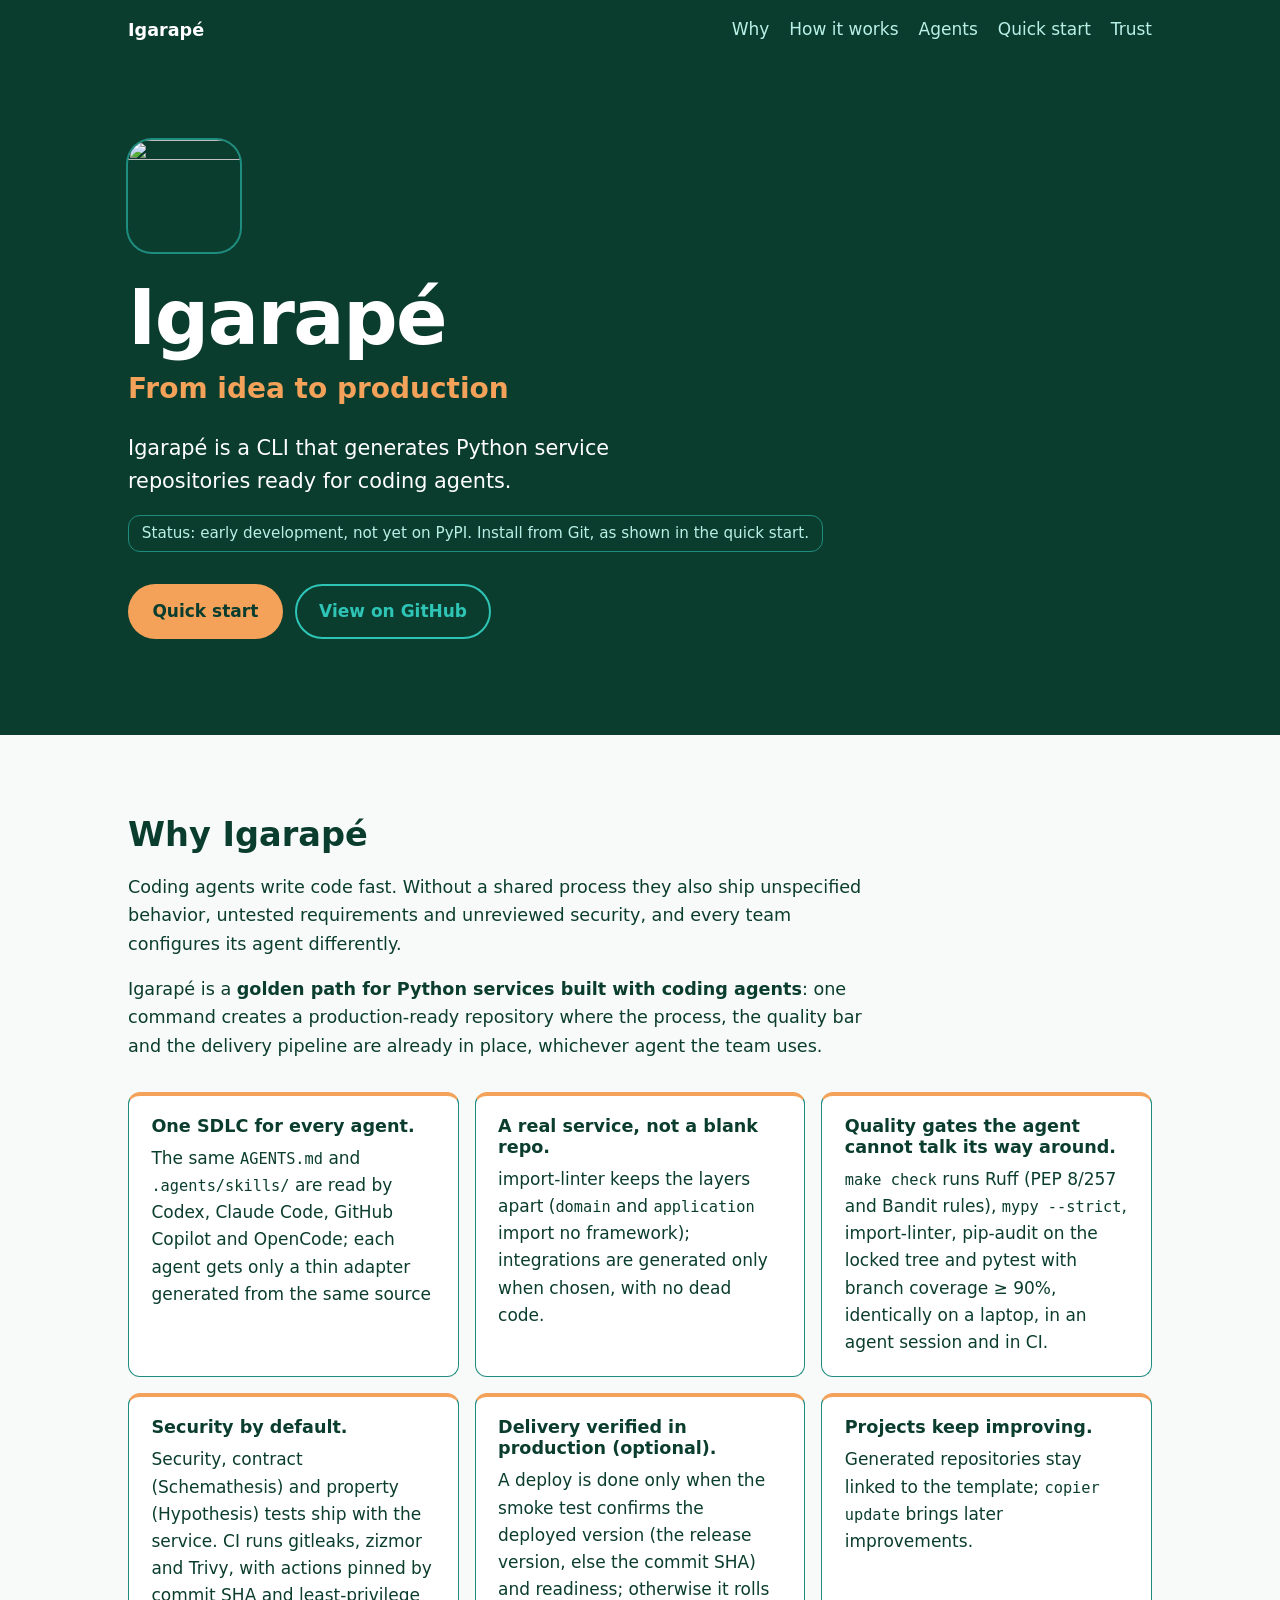
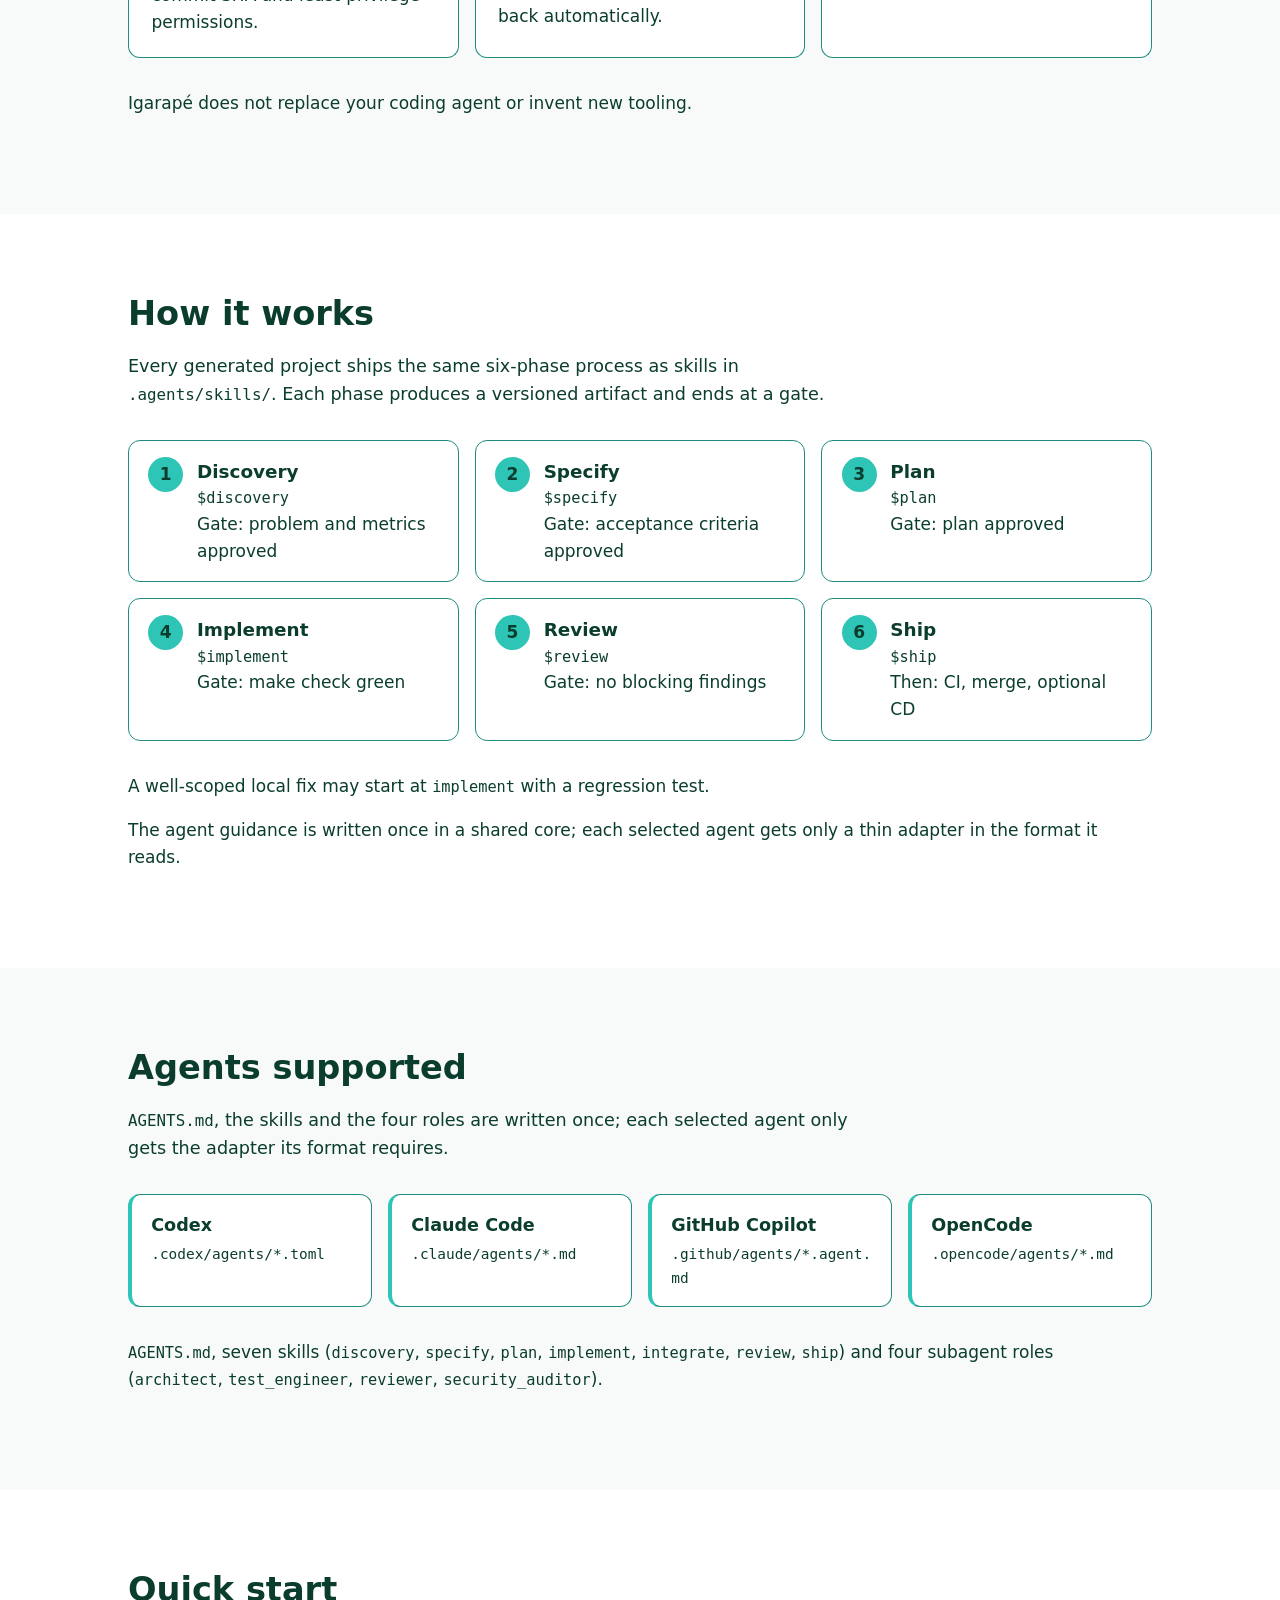
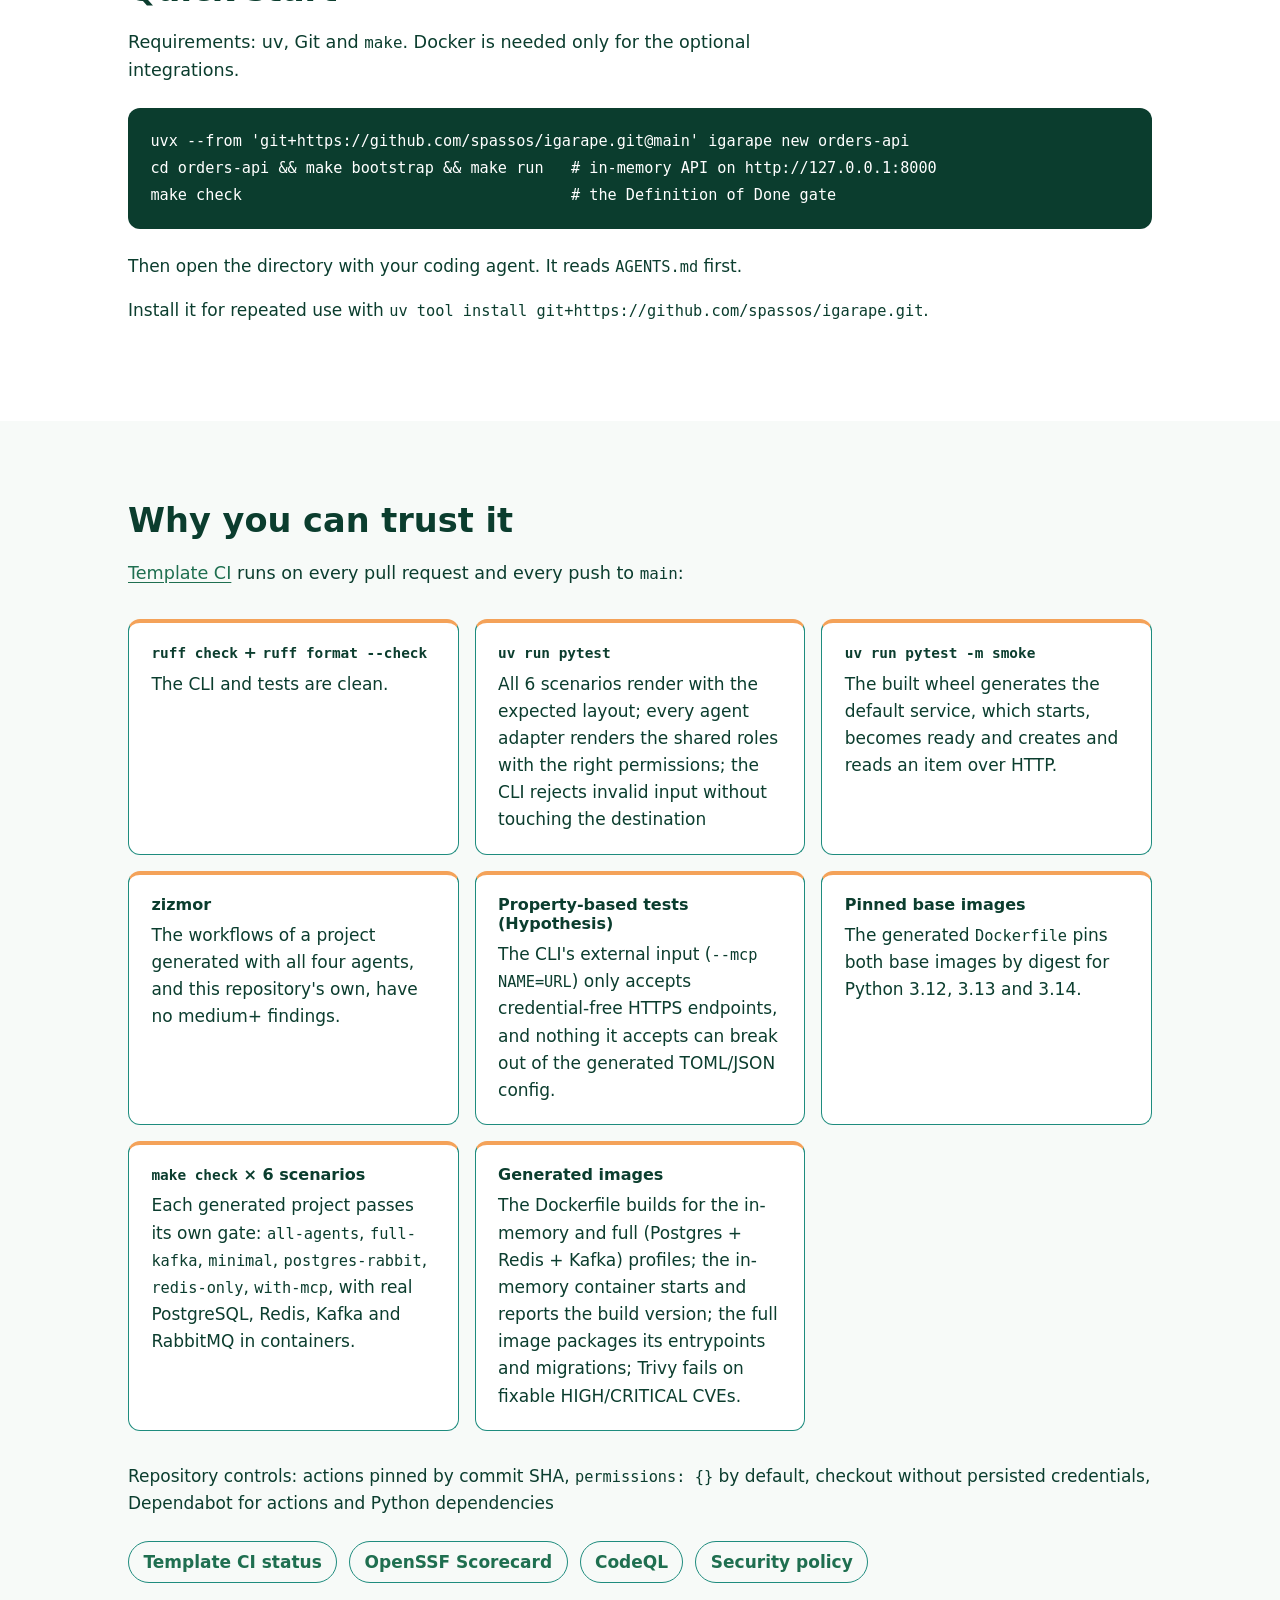
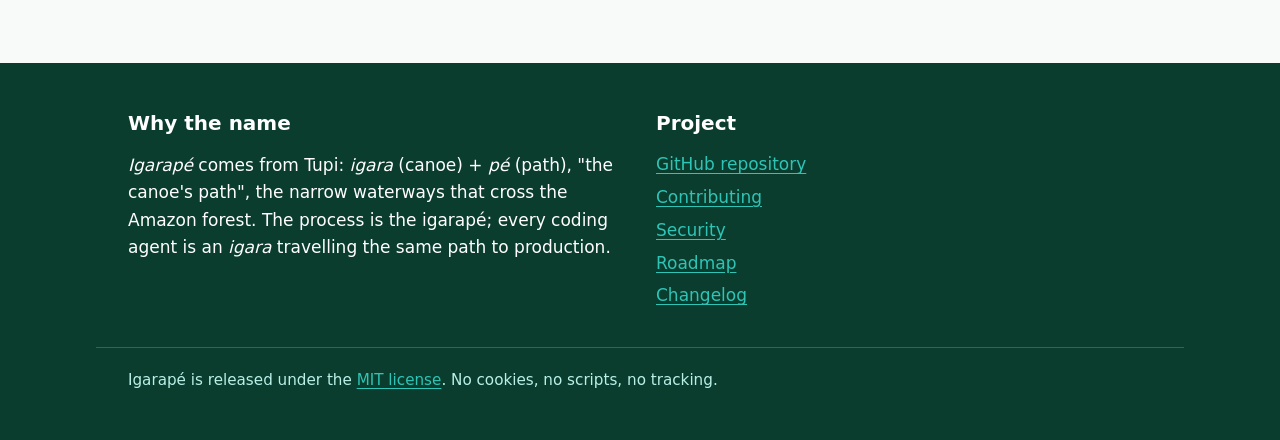
==== site/public/index.html @ 9238b35b "feat(site): add the landing page on GitHub Pages A single static page (HTML + CSS, no JavaScript, no" ====
<!doctype html>
<html lang="en">
<head>
  <meta charset="utf-8">
  <meta name="viewport" content="width=device-width, initial-scale=1">
  <meta http-equiv="Content-Security-Policy" content="default-src 'none'; img-src 'self'; style-src 'self'; base-uri 'none'; form-action 'none'">
  <meta name="referrer" content="strict-origin-when-cross-origin">
  <title>Igarapé: From idea to production</title>
  <meta name="description" content="Igarapé is a CLI that generates Python service repositories ready for coding agents.">
  <meta name="theme-color" content="#0B3D2E">
  <link rel="canonical" href="%SITE_URL%">
  <link rel="icon" href="assets/icon.svg" type="image/svg+xml">
  <link rel="apple-touch-icon" href="assets/icon.png">
  <link rel="stylesheet" href="style.css">
  <meta property="og:type" content="website">
  <meta property="og:site_name" content="Igarapé">
  <meta property="og:title" content="Igarapé: From idea to production">
  <meta property="og:description" content="Igarapé is a CLI that generates Python service repositories ready for coding agents.">
  <meta property="og:url" content="%SITE_URL%">
  <meta property="og:image" content="%SITE_URL%og.png">
  <meta property="og:image:width" content="1200">
  <meta property="og:image:height" content="630">
  <meta property="og:image:alt" content="The Igarapé icon, a river crossing the forest, with the tagline From idea to production">
  <meta name="twitter:card" content="summary_large_image">
  <meta name="twitter:title" content="Igarapé: From idea to production">
  <meta name="twitter:description" content="Igarapé is a CLI that generates Python service repositories ready for coding agents.">
  <meta name="twitter:image" content="%SITE_URL%og.png">
  <meta name="twitter:image:alt" content="The Igarapé icon, a river crossing the forest, with the tagline From idea to production">
</head>
<body>
  <a class="skip-link" href="#main">Skip to content</a>

  <header class="hero">
    <nav class="topnav wrap" aria-label="Sections">
      <a class="brand" href="#main">Igarapé</a>
      <ul>
        <li><a href="#why">Why</a></li>
        <li><a href="#how">How it works</a></li>
        <li><a href="#agents">Agents</a></li>
        <li><a href="#quick-start">Quick start</a></li>
        <li><a href="#trust">Trust</a></li>
      </ul>
    </nav>
    <div class="wrap hero-body">
      <img class="hero-icon" src="assets/icon.svg" alt="" width="112" height="112">
      <h1>Igarapé</h1>
      <p class="tagline">From idea to production</p>
      <p class="lede" data-claim>Igarapé is a CLI that generates Python service repositories ready for coding agents.</p>
      <p class="status"><span data-claim>Status: early development, not yet on PyPI. Install from Git</span>, as shown in the quick start.</p>
      <p class="actions">
        <a class="button button-primary" href="#quick-start">Quick start</a>
        <a class="button button-secondary" href="https://github.com/spassos/igarape" rel="noopener">View on GitHub</a>
      </p>
    </div>
  </header>

  <main id="main" tabindex="-1">
    <section id="why" class="section" aria-labelledby="why-title">
      <div class="wrap">
        <h2 id="why-title">Why Igarapé</h2>
        <p class="intro" data-claim>Coding agents write code fast. Without a shared process they also ship unspecified behavior, untested requirements and unreviewed security, and every team configures its agent differently.</p>
        <p class="intro" data-claim>Igarapé is a <strong>golden path for Python services built with coding agents</strong>: one command creates a production-ready repository where the process, the quality bar and the delivery pipeline are already in place, whichever agent the team uses.</p>
        <ul class="cards">
          <li class="card">
            <h3 data-claim>One SDLC for every agent.</h3>
            <p data-claim>The same <code>AGENTS.md</code> and <code>.agents/skills/</code> are read by Codex, Claude Code, GitHub Copilot and OpenCode; each agent gets only a thin adapter generated from the same source</p>
          </li>
          <li class="card">
            <h3 data-claim>A real service, not a blank repo.</h3>
            <p data-claim>import-linter keeps the layers apart (<code>domain</code> and <code>application</code> import no framework); integrations are generated only when chosen, with no dead code.</p>
          </li>
          <li class="card">
            <h3 data-claim>Quality gates the agent cannot talk its way around.</h3>
            <p data-claim><code>make check</code> runs Ruff (PEP 8/257 and Bandit rules), <code>mypy --strict</code>, import-linter, pip-audit on the locked tree and pytest with branch coverage ≥ 90%, identically on a laptop, in an agent session and in CI.</p>
          </li>
          <li class="card">
            <h3 data-claim>Security by default.</h3>
            <p data-claim>Security, contract (Schemathesis) and property (Hypothesis) tests ship with the service. CI runs gitleaks, zizmor and Trivy, with actions pinned by commit SHA and least-privilege permissions.</p>
          </li>
          <li class="card">
            <h3 data-claim>Delivery verified in production (optional).</h3>
            <p data-claim>A deploy is done only when the smoke test confirms the deployed version (the release version, else the commit SHA) and readiness; otherwise it rolls back automatically.</p>
          </li>
          <li class="card">
            <h3 data-claim>Projects keep improving.</h3>
            <p data-claim>Generated repositories stay linked to the template; <code>copier update</code> brings later improvements.</p>
          </li>
        </ul>
        <p data-claim>Igarapé does not replace your coding agent or invent new tooling.</p>
      </div>
    </section>

    <section id="how" class="section section-alt" aria-labelledby="how-title">
      <div class="wrap">
        <h2 id="how-title">How it works</h2>
        <p class="intro" data-claim>Every generated project ships the same six-phase process as skills in <code>.agents/skills/</code>. Each phase produces a versioned artifact and ends at a gate.</p>
        <ol class="phases">
          <li>
            <span class="phase-name" data-phase data-claim>Discovery</span>
            <code data-claim>$discovery</code>
            <span class="phase-detail">Gate: <span data-claim>problem and metrics approved</span></span>
          </li>
          <li>
            <span class="phase-name" data-phase data-claim>Specify</span>
            <code data-claim>$specify</code>
            <span class="phase-detail">Gate: <span data-claim>acceptance criteria approved</span></span>
          </li>
          <li>
            <span class="phase-name" data-phase data-claim>Plan</span>
            <code data-claim>$plan</code>
            <span class="phase-detail">Gate: <span data-claim>plan approved</span></span>
          </li>
          <li>
            <span class="phase-name" data-phase data-claim>Implement</span>
            <code data-claim>$implement</code>
            <span class="phase-detail">Gate: <span data-claim>make check green</span></span>
          </li>
          <li>
            <span class="phase-name" data-phase data-claim>Review</span>
            <code data-claim>$review</code>
            <span class="phase-detail">Gate: <span data-claim>no blocking findings</span></span>
          </li>
          <li>
            <span class="phase-name" data-phase data-claim>Ship</span>
            <code data-claim>$ship</code>
            <span class="phase-detail">Then: <span data-claim>CI, merge, optional CD</span></span>
          </li>
        </ol>
        <p data-claim>A well-scoped local fix may start at <code>implement</code> with a regression test.</p>
        <p data-claim>The agent guidance is written once in a shared core; each selected agent gets only a thin adapter in the format it reads.</p>
      </div>
    </section>

    <section id="agents" class="section" aria-labelledby="agents-title">
      <div class="wrap">
        <h2 id="agents-title">Agents supported</h2>
        <p class="intro" data-claim><code>AGENTS.md</code>, the skills and the four roles are written once; each selected agent only gets the adapter its format requires.</p>
        <ul class="agents">
          <li><span class="agent-name" data-agent data-claim>Codex</span> <code data-claim>.codex/agents/*.toml</code></li>
          <li><span class="agent-name" data-agent data-claim>Claude Code</span> <code data-claim>.claude/agents/*.md</code></li>
          <li><span class="agent-name" data-agent data-claim>GitHub Copilot</span> <code data-claim>.github/agents/*.agent.md</code></li>
          <li><span class="agent-name" data-agent data-claim>OpenCode</span> <code data-claim>.opencode/agents/*.md</code></li>
        </ul>
        <p data-claim><code>AGENTS.md</code>, seven skills (<code data-skill>discovery</code>, <code data-skill>specify</code>, <code data-skill>plan</code>, <code data-skill>implement</code>, <code data-skill>integrate</code>, <code data-skill>review</code>, <code data-skill>ship</code>) and four subagent roles (<code>architect</code>, <code>test_engineer</code>, <code>reviewer</code>, <code>security_auditor</code>).</p>
      </div>
    </section>

    <section id="quick-start" class="section section-alt" aria-labelledby="quick-start-title">
      <div class="wrap">
        <h2 id="quick-start-title">Quick start</h2>
        <p class="intro" data-claim>Requirements: uv, Git and <code>make</code>. Docker is needed only for the optional integrations.</p>
        <pre class="code" tabindex="0" aria-label="Quick start commands"><code data-quickstart>uvx --from 'git+https://github.com/spassos/igarape.git@main' igarape new orders-api
cd orders-api &amp;&amp; make bootstrap &amp;&amp; make run   # in-memory API on http://127.0.0.1:8000
make check                                    # the Definition of Done gate</code></pre>
        <p data-claim>Then open the directory with your coding agent. It reads <code>AGENTS.md</code> first.</p>
        <p data-claim>Install it for repeated use with <code>uv tool install git+https://github.com/spassos/igarape.git</code>.</p>
      </div>
    </section>

    <section id="trust" class="section" aria-labelledby="trust-title">
      <div class="wrap">
        <h2 id="trust-title">Why you can trust it</h2>
        <p class="intro"><a href="https://github.com/spassos/igarape/blob/main/.github/workflows/template-ci.yml" rel="noopener" data-claim>Template CI</a> <span data-claim>runs on every pull request and every push to <code>main</code></span>:</p>
        <ul class="checks">
          <li><h3 data-check data-claim><code>ruff check</code> + <code>ruff format --check</code></h3> <p data-claim>The CLI and tests are clean.</p></li>
          <li><h3 data-check data-claim><code>uv run pytest</code></h3> <p data-claim>All 6 scenarios render with the expected layout; every agent adapter renders the shared roles with the right permissions; the CLI rejects invalid input without touching the destination</p></li>
          <li><h3 data-check data-claim><code>uv run pytest -m smoke</code></h3> <p data-claim>The built wheel generates the default service, which starts, becomes ready and creates and reads an item over HTTP.</p></li>
          <li><h3 data-check data-claim>zizmor</h3> <p data-claim>The workflows of a project generated with all four agents, and this repository's own, have no medium+ findings.</p></li>
          <li><h3 data-check data-claim>Property-based tests (Hypothesis)</h3> <p data-claim>The CLI's external input (<code>--mcp NAME=URL</code>) only accepts credential-free HTTPS endpoints, and nothing it accepts can break out of the generated TOML/JSON config.</p></li>
          <li><h3 data-check data-claim>Pinned base images</h3> <p data-claim>The generated <code>Dockerfile</code> pins both base images by digest for Python <span data-python>3.12, 3.13 and 3.14</span>.</p></li>
          <li><h3 data-check data-claim><code>make check</code> × 6 scenarios</h3> <p data-claim>Each generated project passes its own gate: <code>all-agents</code>, <code>full-kafka</code>, <code>minimal</code>, <code>postgres-rabbit</code>, <code>redis-only</code>, <code>with-mcp</code>, with real PostgreSQL, Redis, Kafka and RabbitMQ in containers.</p></li>
          <li><h3 data-check data-claim>Generated images</h3> <p data-claim>The Dockerfile builds for the in-memory and full (Postgres + Redis + Kafka) profiles; the in-memory container starts and reports the build version; the full image packages its entrypoints and migrations; Trivy fails on fixable HIGH/CRITICAL CVEs.</p></li>
        </ul>
        <p data-claim>Repository controls: actions pinned by commit SHA, <code>permissions: {}</code> by default, checkout without persisted credentials, Dependabot for actions and Python dependencies</p>
        <nav class="badges" aria-label="Project status">
          <ul>
            <li><a href="https://github.com/spassos/igarape/actions/workflows/template-ci.yml" rel="noopener">Template CI status</a></li>
            <li><a href="https://scorecard.dev/viewer/?uri=github.com/spassos/igarape" rel="noopener">OpenSSF Scorecard</a></li>
            <li><a href="https://github.com/spassos/igarape/blob/main/.github/workflows/codeql.yml" rel="noopener">CodeQL</a></li>
            <li><a href="https://github.com/spassos/igarape/blob/main/SECURITY.md" rel="noopener">Security policy</a></li>
          </ul>
        </nav>
      </div>
    </section>
  </main>

  <footer class="footer">
    <div class="wrap footer-grid">
      <section aria-labelledby="name-title">
        <h2 id="name-title">Why the name</h2>
        <p data-claim><em>Igarapé</em> comes from Tupi: <em>igara</em> (canoe) + <em>pé</em> (path), "the canoe's path", the narrow waterways that cross the Amazon forest. The process is the igarapé; every coding agent is an <em>igara</em> travelling the same path to production.</p>
      </section>
      <nav aria-label="Project links">
        <h2>Project</h2>
        <ul>
          <li><a href="https://github.com/spassos/igarape" rel="noopener">GitHub repository</a></li>
          <li><a href="https://github.com/spassos/igarape/blob/main/CONTRIBUTING.md" rel="noopener">Contributing</a></li>
          <li><a href="https://github.com/spassos/igarape/blob/main/SECURITY.md" rel="noopener">Security</a></li>
          <li><a href="https://github.com/spassos/igarape#roadmap" rel="noopener">Roadmap</a></li>
          <li><a href="https://github.com/spassos/igarape/blob/main/CHANGELOG.md" rel="noopener">Changelog</a></li>
        </ul>
      </nav>
    </div>
    <p class="wrap legal">Igarapé is released under the <a href="https://github.com/spassos/igarape/blob/main/LICENSE" rel="noopener">MIT license</a>. No cookies, no scripts, no tracking.</p>
  </footer>
</body>
</html>
---- site/public/style.css ----
/* Igarapé landing page. Colour pairs follow the contrast table in site/README.md. */
:root {
  --forest: #0b3d2e;
  --river: #2ec4b6;
  --bank: #1e8c7e;
  --leaf: #1f6f50;
  --canoe: #f4a259;
  --foam: #b8f0e8;
  --paper: #f7faf8;
  --white: #ffffff;

  --bg: var(--paper);
  --bg-alt: var(--white);
  --surface: var(--white);
  --text: var(--forest);
  --link: var(--leaf);
  --border: var(--bank);
  --focus: var(--forest);
  --code-bg: var(--forest);
  --code-text: var(--white);

  --font: Inter, system-ui, -apple-system, "Segoe UI", Roboto, "Helvetica Neue", Arial, sans-serif;
  --mono: ui-monospace, SFMono-Regular, Menlo, Consolas, "DejaVu Sans Mono", monospace;
  --radius: 12px;
  --gutter: clamp(1rem, 4vw, 2rem);
}

@media (prefers-color-scheme: dark) {
  :root {
    --bg: var(--forest);
    --bg-alt: var(--forest);
    --surface: var(--forest);
    --text: var(--white);
    --link: var(--river);
    --border: var(--bank);
    --focus: var(--canoe);
    --code-bg: var(--forest);
    --code-text: var(--foam);
  }
  .section-alt { border-block: 1px solid var(--leaf); }
  .code { border: 1px solid var(--bank); }
}

*,
*::before,
*::after { box-sizing: border-box; }

html { -webkit-text-size-adjust: 100%; text-size-adjust: 100%; }

body {
  margin: 0;
  background: var(--bg);
  color: var(--text);
  font-family: var(--font);
  font-size: 1.0625rem;
  line-height: 1.6;
}

img { max-width: 100%; height: auto; }

a { color: var(--link); text-underline-offset: 0.18em; }
a:hover { text-decoration-thickness: 2px; }

:focus-visible {
  outline: 3px solid var(--focus);
  outline-offset: 3px;
  border-radius: 4px;
}

code,
pre { font-family: var(--mono); font-size: 0.9em; }

p code,
li code,
h3 code { overflow-wrap: anywhere; }

h1,
h2,
h3 { line-height: 1.2; }

h2 { font-size: clamp(1.6rem, 4vw, 2.1rem); margin: 0 0 1rem; }
h3 { font-size: 1.1rem; margin: 0 0 0.5rem; }

.wrap {
  width: 100%;
  max-width: 68rem;
  margin-inline: auto;
  padding-inline: var(--gutter);
}

.skip-link {
  position: absolute;
  left: 1rem;
  top: -100px;
  z-index: 10;
  padding: 0.6rem 1rem;
  background: var(--canoe);
  color: var(--forest);
  font-weight: 700;
  border-radius: 0 0 8px 8px;
}
.skip-link:focus { top: 0; outline-color: var(--white); }

/* Hero: always forest, in light and dark mode. */
.hero {
  --focus: var(--canoe);
  background: var(--forest);
  color: var(--white);
}
.hero a { color: var(--river); }

.topnav {
  display: flex;
  flex-wrap: wrap;
  align-items: center;
  justify-content: space-between;
  gap: 0.5rem 1.5rem;
  padding-block: 1rem;
}
.topnav .brand { color: var(--white); font-weight: 700; text-decoration: none; font-size: 1.1rem; }
.topnav ul {
  display: flex;
  flex-wrap: wrap;
  gap: 0.25rem 1.25rem;
  margin: 0;
  padding: 0;
  list-style: none;
}
.topnav ul a { color: var(--foam); text-decoration: none; }
.topnav ul a:hover { color: var(--river); text-decoration: underline; }

.hero-body { padding-block: clamp(2.5rem, 8vw, 5rem) clamp(3rem, 9vw, 6rem); }
.hero-icon { display: block; width: clamp(80px, 14vw, 112px); border-radius: 24px; box-shadow: 0 0 0 2px var(--bank); }
.hero h1 {
  margin: 1.25rem 0 0.25rem;
  font-size: clamp(2.75rem, 10vw, 4.75rem);
  letter-spacing: -0.02em;
}
.tagline {
  margin: 0 0 1.25rem;
  color: var(--canoe);
  font-size: clamp(1.25rem, 3.5vw, 1.75rem);
  font-weight: 600;
}
.lede { max-width: 38rem; margin: 0 0 1rem; font-size: clamp(1.1rem, 2.6vw, 1.3rem); }
.status {
  display: inline-block;
  margin: 0 0 2rem;
  padding: 0.35rem 0.8rem;
  border: 1px solid var(--bank);
  border-radius: 12px;
  color: var(--foam);
  font-size: 0.95rem;
}
.actions { display: flex; flex-wrap: wrap; gap: 0.75rem; margin: 0; }
.button {
  display: inline-block;
  padding: 0.75rem 1.4rem;
  border-radius: 999px;
  font-weight: 700;
  text-decoration: none;
  border: 2px solid transparent;
}
.hero .button-primary { background: var(--canoe); color: var(--forest); }
.hero .button-primary:hover { background: var(--foam); }
.hero .button-secondary { border-color: var(--river); color: var(--river); }
.hero .button-secondary:hover { background: var(--river); color: var(--forest); }

/* Sections */
.section { padding-block: clamp(3rem, 8vw, 5rem); }
.section-alt { background: var(--bg-alt); }
.intro { max-width: 46rem; font-size: 1.1rem; }

.cards,
.checks,
.agents {
  display: grid;
  gap: 1rem;
  margin: 2rem 0;
  padding: 0;
  list-style: none;
}
.cards { grid-template-columns: repeat(auto-fill, minmax(min(100%, 19rem), 1fr)); }
.card,
.checks li {
  padding: 1.25rem 1.4rem;
  background: var(--surface);
  border: 1px solid var(--border);
  border-top: 4px solid var(--canoe);
  border-radius: var(--radius);
}
.card p,
.checks p { margin: 0; }

.phases {
  display: grid;
  grid-template-columns: repeat(auto-fill, minmax(min(100%, 17rem), 1fr));
  gap: 1rem;
  margin: 2rem 0;
  padding: 0;
  list-style: none;
  counter-reset: phase;
}
.phases li {
  counter-increment: phase;
  display: grid;
  grid-template-columns: auto 1fr;
  column-gap: 0.85rem;
  align-items: start;
  align-content: start;
  padding: 1rem 1.2rem;
  background: var(--surface);
  border: 1px solid var(--border);
  border-radius: var(--radius);
}
.phases li::before {
  content: counter(phase);
  grid-row: span 3;
  display: grid;
  place-items: center;
  width: 2.2rem;
  height: 2.2rem;
  border-radius: 50%;
  background: var(--river);
  color: var(--forest);
  font-weight: 800;
  align-self: start;
}
.phase-name { font-weight: 700; font-size: 1.15rem; }
.phases li > * { grid-column: 2; }

.agents { grid-template-columns: repeat(auto-fill, minmax(min(100%, 15rem), 1fr)); }
.agents li {
  display: flex;
  flex-direction: column;
  gap: 0.25rem;
  padding: 1rem 1.2rem;
  border: 1px solid var(--border);
  border-left: 4px solid var(--river);
  border-radius: var(--radius);
  background: var(--surface);
}
.agent-name { font-weight: 700; font-size: 1.1rem; }
.agents code { font-size: 0.85em; }

.code {
  margin: 1.5rem 0;
  padding: 1.25rem 1.4rem;
  overflow-x: auto;
  background: var(--code-bg);
  color: var(--code-text);
  border-radius: var(--radius);
  line-height: 1.7;
}
.code code { font-size: 0.95rem; }

.checks { grid-template-columns: repeat(auto-fill, minmax(min(100%, 20rem), 1fr)); }
.checks h3 { font-size: 1rem; }

.badges ul { display: flex; flex-wrap: wrap; gap: 0.75rem; margin: 1.5rem 0 0; padding: 0; list-style: none; }
.badges a {
  display: inline-block;
  padding: 0.4rem 0.9rem;
  border: 1px solid var(--border);
  border-radius: 999px;
  font-weight: 600;
  text-decoration: none;
}
.badges a:hover { text-decoration: underline; }

/* Footer: forest, like the hero. */
.footer {
  --focus: var(--canoe);
  background: var(--forest);
  color: var(--white);
  padding-block: 3rem 2rem;
}
.footer a { color: var(--river); }
.footer h2 { font-size: 1.25rem; }
.footer-grid {
  display: grid;
  grid-template-columns: repeat(auto-fit, minmax(min(100%, 16rem), 1fr));
  gap: 2rem;
}
.footer-grid section { max-width: 40rem; }
.footer ul { margin: 0; padding: 0; list-style: none; }
.footer li { margin-bottom: 0.35rem; }
.legal { margin-top: 2rem; padding-top: 1.25rem; border-top: 1px solid var(--leaf); color: var(--foam); font-size: 0.95rem; }

@media (prefers-reduced-motion: reduce) {
  *,
  *::before,
  *::after { transition: none !important; animation: none !important; scroll-behavior: auto !important; }
}

@media (prefers-reduced-motion: no-preference) {
  html { scroll-behavior: smooth; }
}

/* 404 page: the hero fills the window. */
main.hero { min-height: 100vh; }
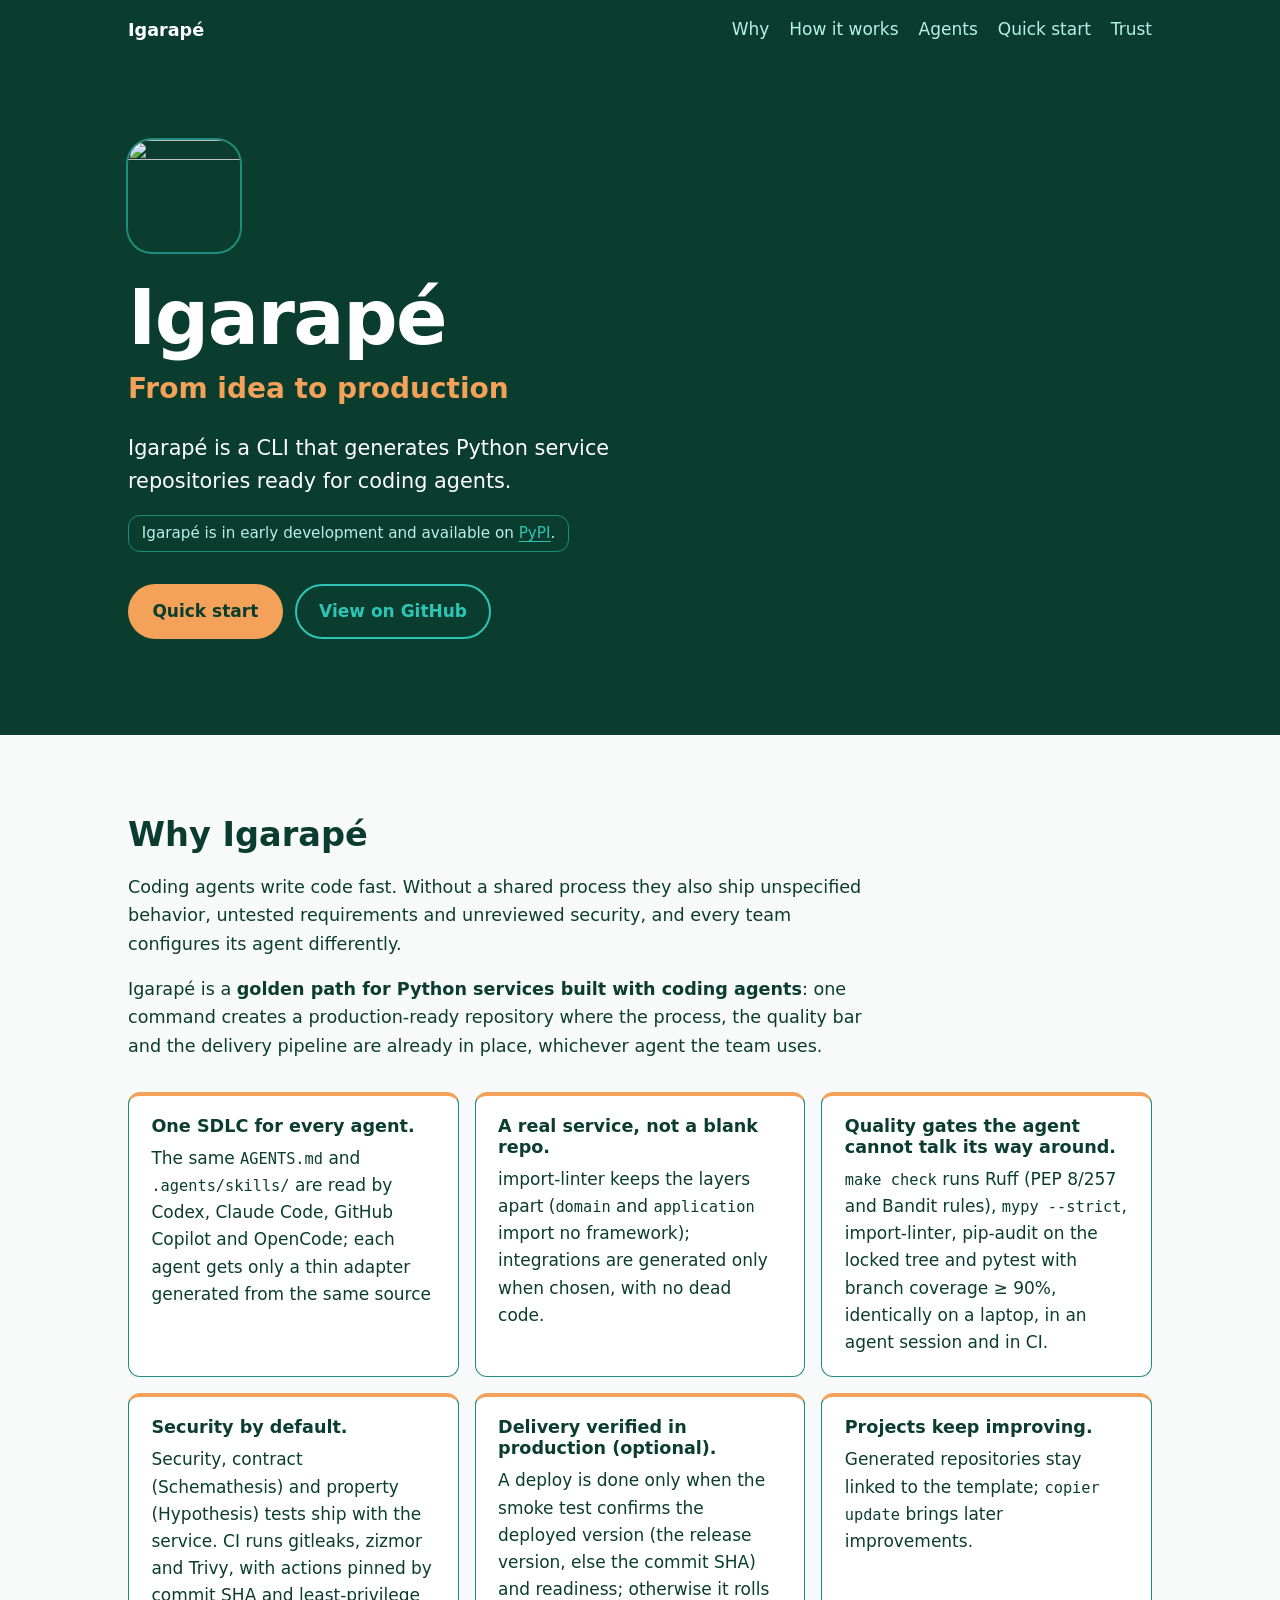
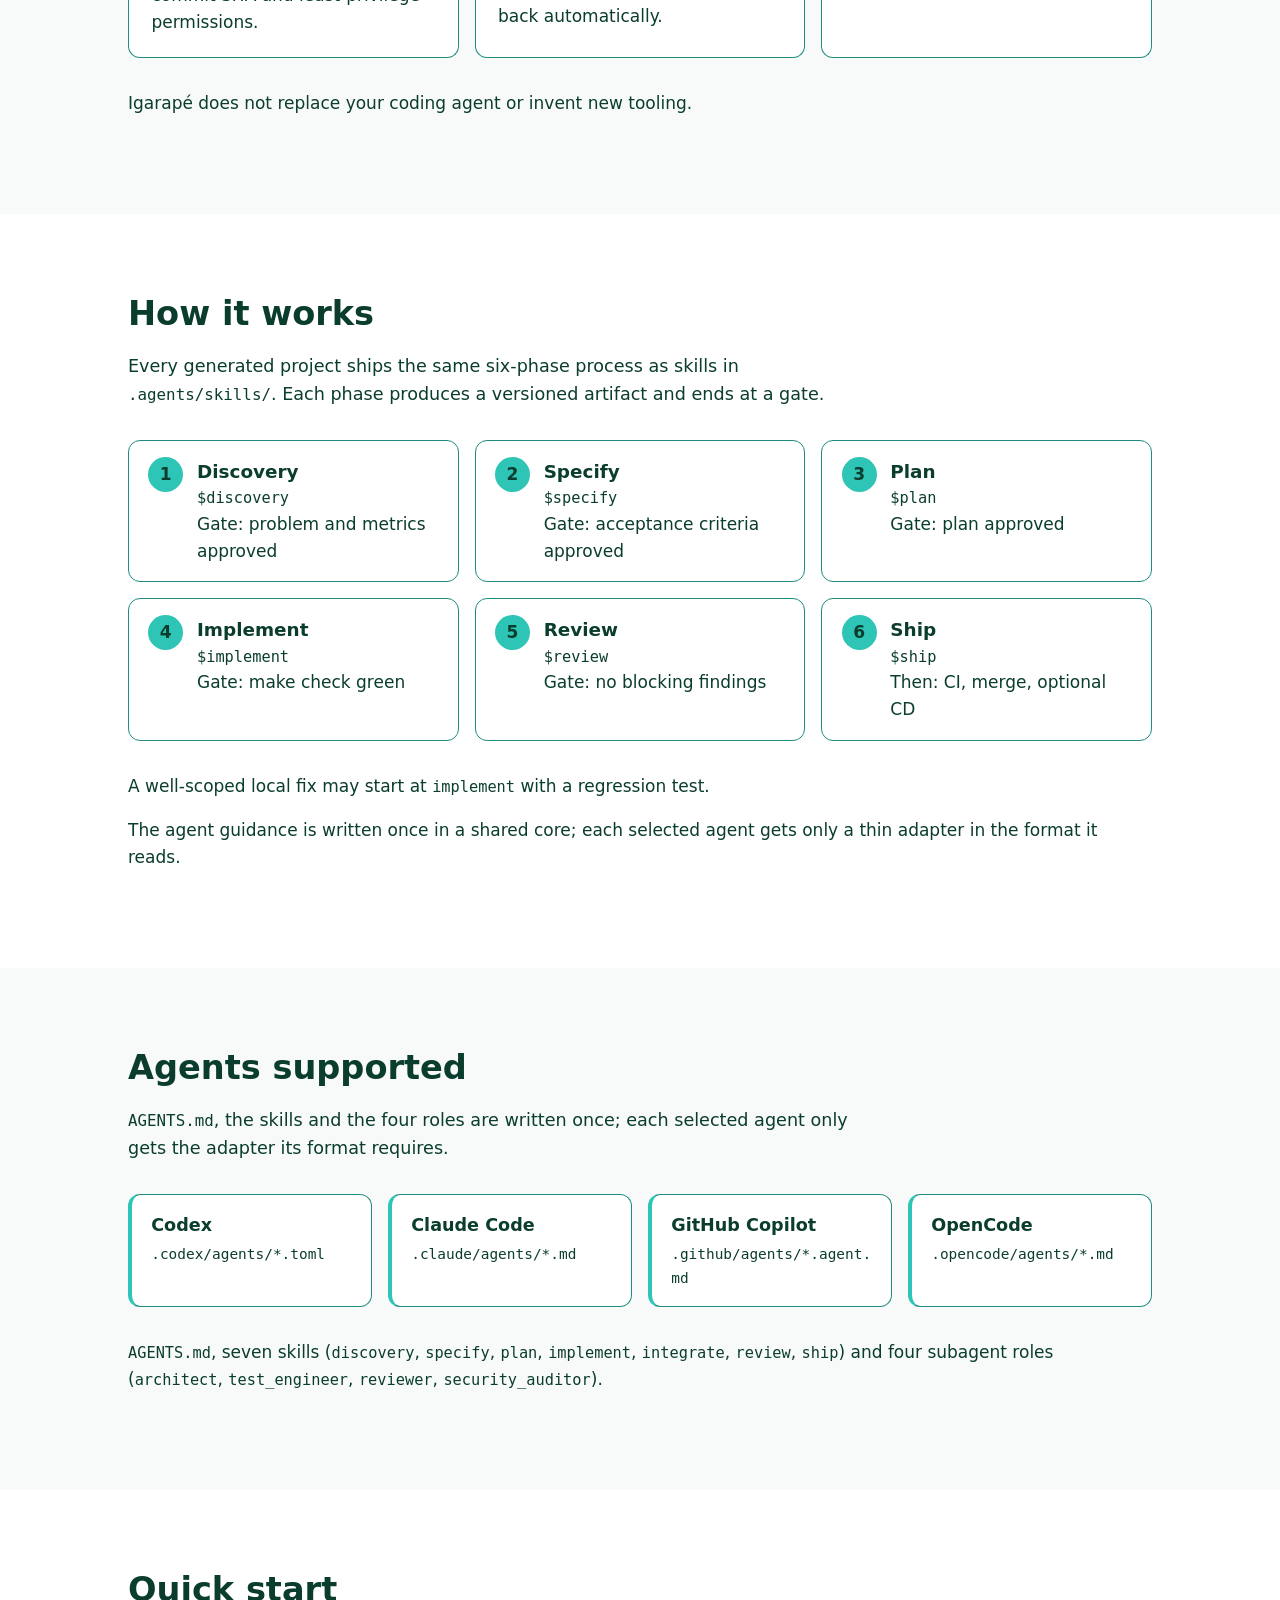
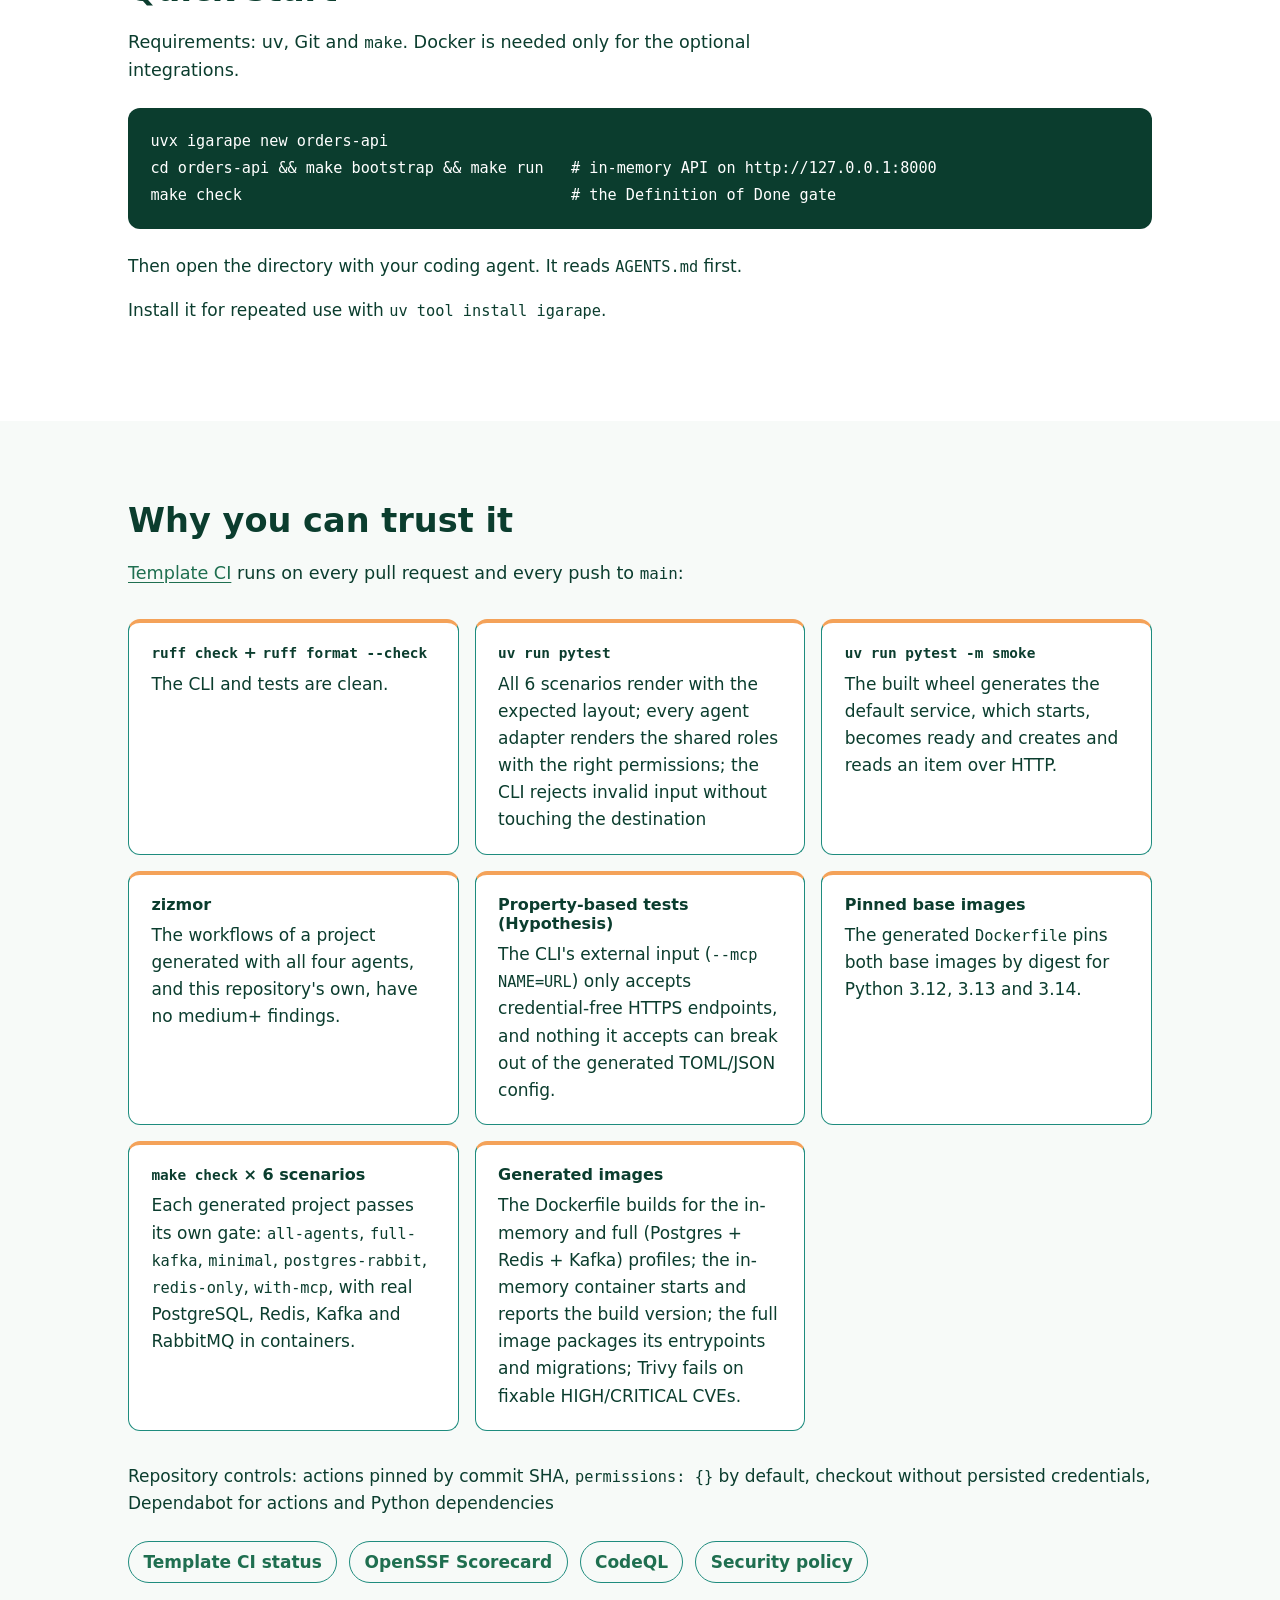
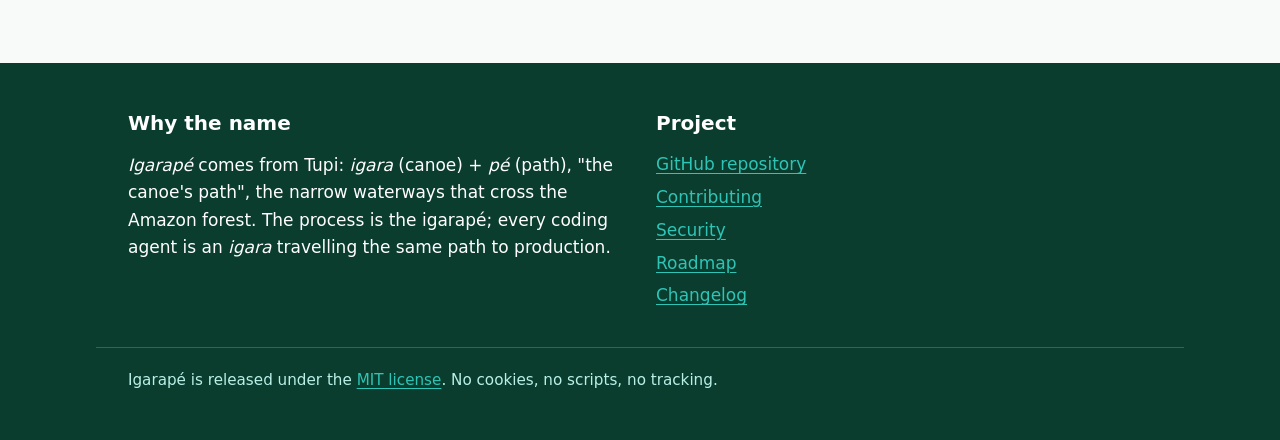
==== commit b5de0a85: "fix: make PyPI installs self-contained and harden generated workflows" ====
--- a/site/public/index.html
+++ b/site/public/index.html
@@ -46,7 +46,7 @@
       <h1>Igarapé</h1>
       <p class="tagline">From idea to production</p>
       <p class="lede" data-claim>Igarapé is a CLI that generates Python service repositories ready for coding agents.</p>
-      <p class="status"><span data-claim>Status: early development, not yet on PyPI. Install from Git</span>, as shown in the quick start.</p>
+      <p class="status" data-claim>Igarapé is in early development and available on <a href="https://pypi.org/project/igarape/" rel="noopener">PyPI</a>.</p>
       <p class="actions">
         <a class="button button-primary" href="#quick-start">Quick start</a>
         <a class="button button-secondary" href="https://github.com/spassos/igarape" rel="noopener">View on GitHub</a>
@@ -149,11 +149,11 @@
       <div class="wrap">
         <h2 id="quick-start-title">Quick start</h2>
         <p class="intro" data-claim>Requirements: uv, Git and <code>make</code>. Docker is needed only for the optional integrations.</p>
-        <pre class="code" tabindex="0" aria-label="Quick start commands"><code data-quickstart>uvx --from 'git+https://github.com/spassos/igarape.git@main' igarape new orders-api
+        <pre class="code" tabindex="0" aria-label="Quick start commands"><code data-quickstart>uvx igarape new orders-api
 cd orders-api &amp;&amp; make bootstrap &amp;&amp; make run   # in-memory API on http://127.0.0.1:8000
 make check                                    # the Definition of Done gate</code></pre>
         <p data-claim>Then open the directory with your coding agent. It reads <code>AGENTS.md</code> first.</p>
-        <p data-claim>Install it for repeated use with <code>uv tool install git+https://github.com/spassos/igarape.git</code>.</p>
+        <p data-claim>Install it for repeated use with <code>uv tool install igarape</code>.</p>
       </div>
     </section>
 
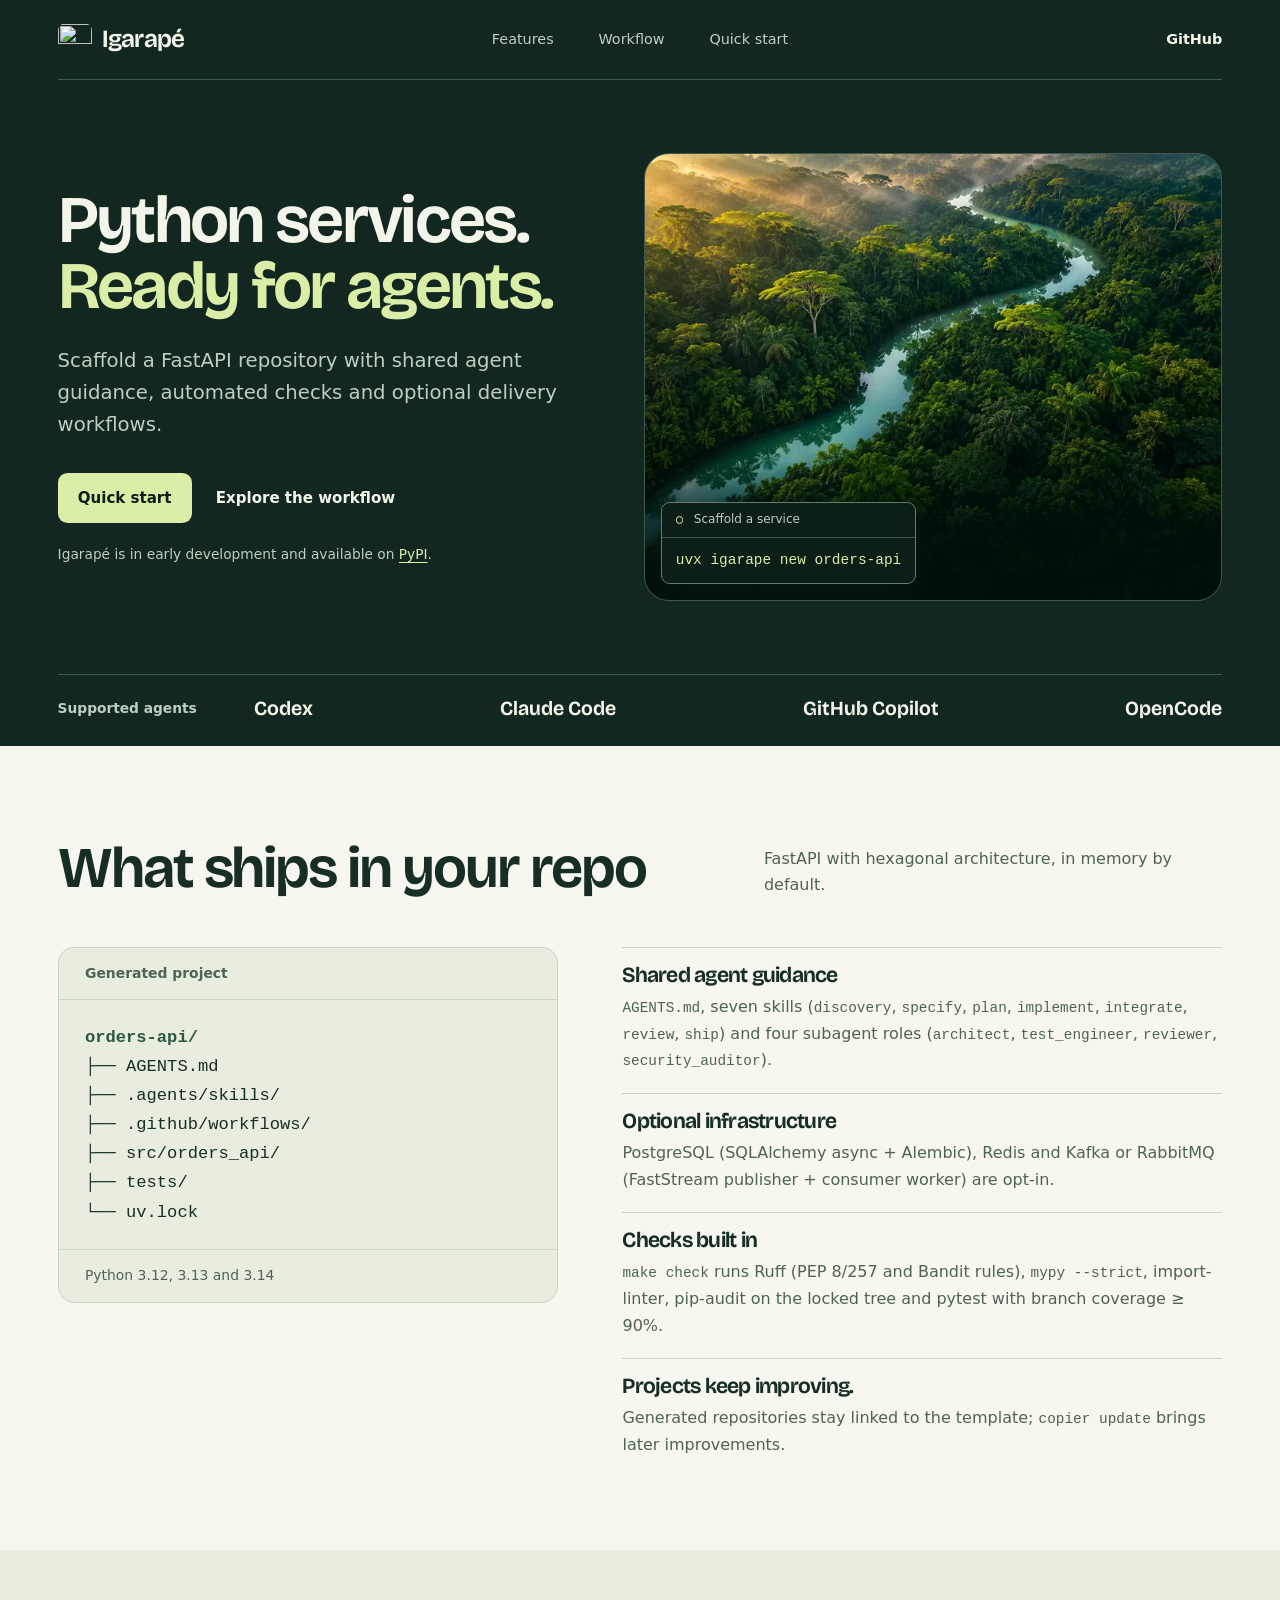
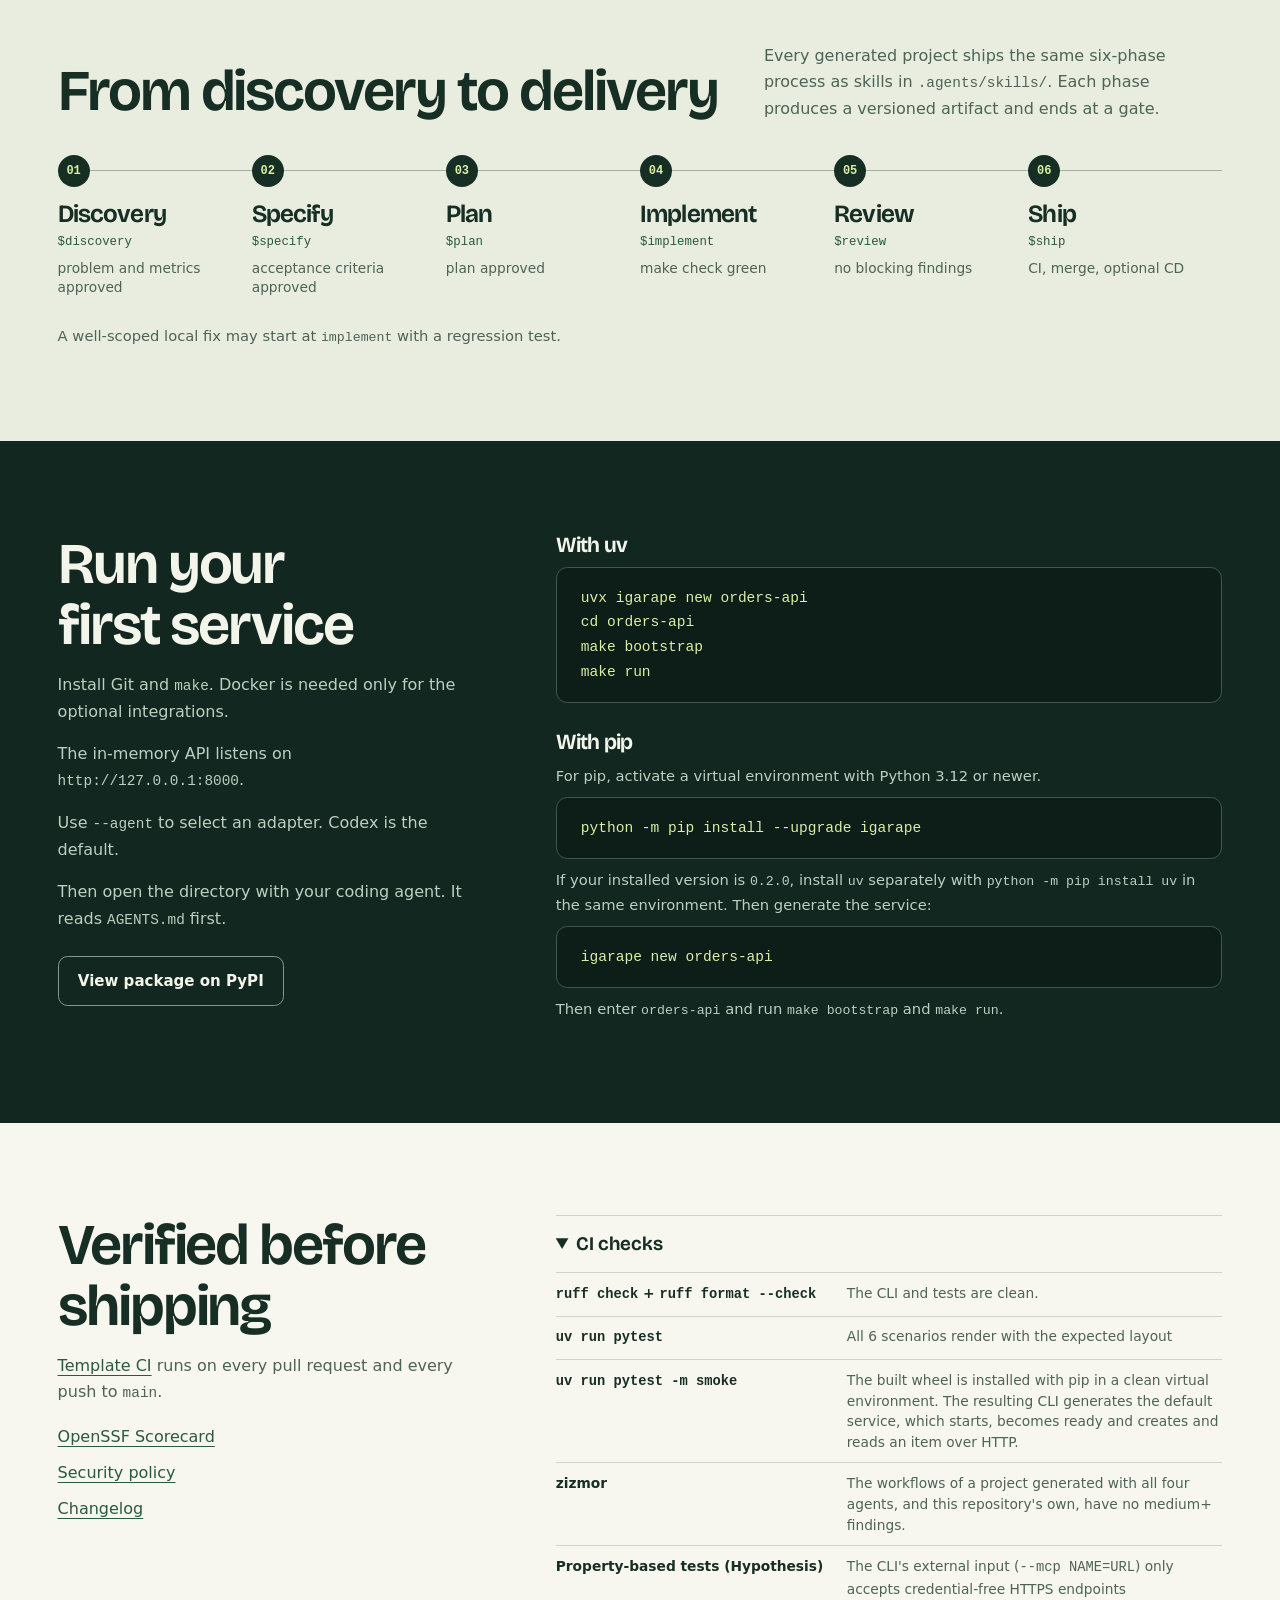
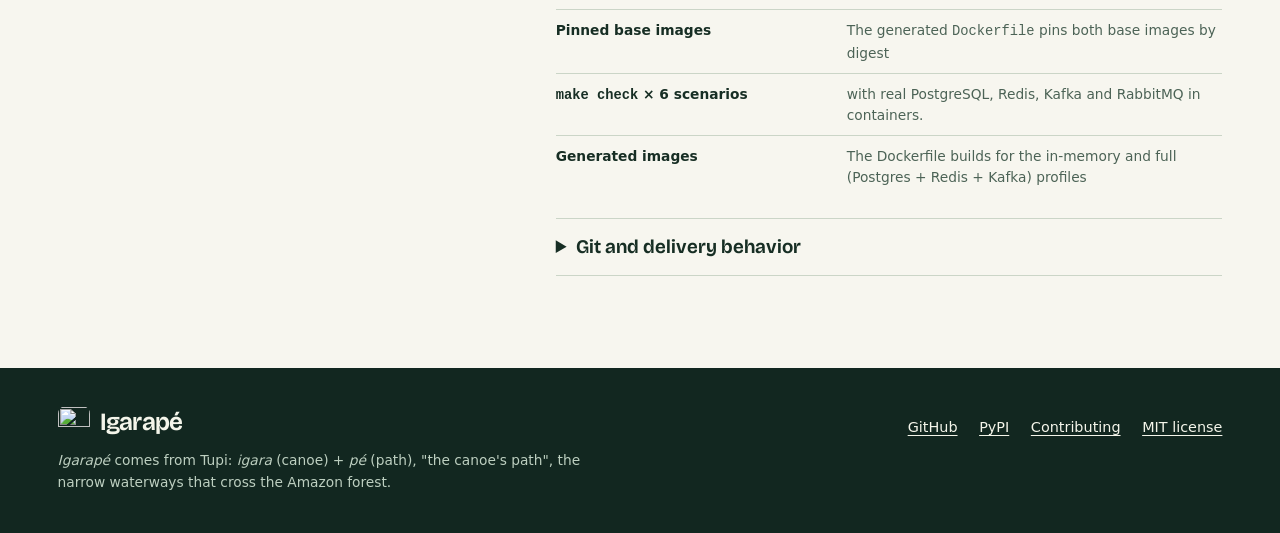
==== commit 4687b71d: "docs(site): redesign the Igarapé landing page" ====
--- a/site/public/index.html
+++ b/site/public/index.html
@@ -3,205 +3,218 @@
 <head>
   <meta charset="utf-8">
   <meta name="viewport" content="width=device-width, initial-scale=1">
-  <meta http-equiv="Content-Security-Policy" content="default-src 'none'; img-src 'self'; style-src 'self'; base-uri 'none'; form-action 'none'">
+  <meta http-equiv="Content-Security-Policy" content="default-src 'none'; img-src 'self'; font-src 'self'; style-src 'self'; base-uri 'none'; form-action 'none'">
   <meta name="referrer" content="strict-origin-when-cross-origin">
-  <title>Igarapé: From idea to production</title>
+  <title>Igarapé | Python services for coding agents</title>
   <meta name="description" content="Igarapé is a CLI that generates Python service repositories ready for coding agents.">
-  <meta name="theme-color" content="#0B3D2E">
+  <meta name="theme-color" content="#122720">
   <link rel="canonical" href="%SITE_URL%">
   <link rel="icon" href="assets/icon.svg" type="image/svg+xml">
   <link rel="apple-touch-icon" href="assets/icon.png">
   <link rel="stylesheet" href="style.css">
   <meta property="og:type" content="website">
   <meta property="og:site_name" content="Igarapé">
-  <meta property="og:title" content="Igarapé: From idea to production">
+  <meta property="og:title" content="Igarapé | Python services for coding agents">
   <meta property="og:description" content="Igarapé is a CLI that generates Python service repositories ready for coding agents.">
   <meta property="og:url" content="%SITE_URL%">
   <meta property="og:image" content="%SITE_URL%og.png">
   <meta property="og:image:width" content="1200">
   <meta property="og:image:height" content="630">
-  <meta property="og:image:alt" content="The Igarapé icon, a river crossing the forest, with the tagline From idea to production">
+  <meta property="og:image:alt" content="Igarapé and a winding river through the rainforest">
   <meta name="twitter:card" content="summary_large_image">
-  <meta name="twitter:title" content="Igarapé: From idea to production">
+  <meta name="twitter:title" content="Igarapé | Python services for coding agents">
   <meta name="twitter:description" content="Igarapé is a CLI that generates Python service repositories ready for coding agents.">
   <meta name="twitter:image" content="%SITE_URL%og.png">
-  <meta name="twitter:image:alt" content="The Igarapé icon, a river crossing the forest, with the tagline From idea to production">
+  <meta name="twitter:image:alt" content="Igarapé and a winding river through the rainforest">
 </head>
 <body>
   <a class="skip-link" href="#main">Skip to content</a>
 
-  <header class="hero">
-    <nav class="topnav wrap" aria-label="Sections">
-      <a class="brand" href="#main">Igarapé</a>
-      <ul>
-        <li><a href="#why">Why</a></li>
-        <li><a href="#how">How it works</a></li>
-        <li><a href="#agents">Agents</a></li>
+  <header class="masthead dark">
+    <nav class="wrap topnav" aria-label="Main navigation">
+      <a class="brand" href="#main"><img src="assets/icon.svg" alt="" width="34" height="34"> Igarapé</a>
+      <ul class="nav-links">
+        <li><a href="#why">Features</a></li>
+        <li><a href="#how">Workflow</a></li>
         <li><a href="#quick-start">Quick start</a></li>
-        <li><a href="#trust">Trust</a></li>
       </ul>
+      <a class="nav-external" href="https://github.com/spassos/igarape" rel="noopener">GitHub</a>
     </nav>
-    <div class="wrap hero-body">
-      <img class="hero-icon" src="assets/icon.svg" alt="" width="112" height="112">
-      <h1>Igarapé</h1>
-      <p class="tagline">From idea to production</p>
-      <p class="lede" data-claim>Igarapé is a CLI that generates Python service repositories ready for coding agents.</p>
-      <p class="status" data-claim>Igarapé is in early development and available on <a href="https://pypi.org/project/igarape/" rel="noopener">PyPI</a>.</p>
-      <p class="actions">
-        <a class="button button-primary" href="#quick-start">Quick start</a>
-        <a class="button button-secondary" href="https://github.com/spassos/igarape" rel="noopener">View on GitHub</a>
-      </p>
-    </div>
   </header>
 
   <main id="main" tabindex="-1">
+    <section class="hero dark" aria-labelledby="hero-title">
+      <div class="wrap hero-grid">
+        <div class="hero-copy">
+          <h1 id="hero-title">Python services.<br><span>Ready for agents.</span></h1>
+          <p class="lede" data-claim>Scaffold a FastAPI repository with shared agent guidance, automated checks and optional delivery workflows.</p>
+          <div class="actions">
+            <a class="button button-primary" href="#quick-start">Quick start</a>
+            <a class="button button-quiet" href="#how">Explore the workflow</a>
+          </div>
+          <p class="availability" data-claim>Igarapé is in early development and available on <a href="https://pypi.org/project/igarape/" rel="noopener">PyPI</a>.</p>
+        </div>
+        <div class="hero-visual">
+          <picture class="hero-picture">
+            <source media="(max-width: 40rem)" srcset="assets/river-small.webp">
+            <img class="river-image" src="assets/river.webp" alt="" width="1400" height="1050" fetchpriority="high">
+          </picture>
+          <div class="terminal">
+            <div class="terminal-bar"><span class="prompt-mark" aria-hidden="true"></span> Scaffold a service</div>
+            <pre><code data-hero-command>uvx igarape new orders-api</code></pre>
+          </div>
+        </div>
+      </div>
+      <div class="wrap agent-rail" id="agents">
+        <h2>Supported agents</h2>
+        <ul role="list" aria-label="Compatible coding agents">
+          <li data-agent data-claim>Codex</li>
+          <li data-agent data-claim>Claude Code</li>
+          <li data-agent data-claim>GitHub Copilot</li>
+          <li data-agent data-claim>OpenCode</li>
+        </ul>
+      </div>
+    </section>
+
     <section id="why" class="section" aria-labelledby="why-title">
       <div class="wrap">
-        <h2 id="why-title">Why Igarapé</h2>
-        <p class="intro" data-claim>Coding agents write code fast. Without a shared process they also ship unspecified behavior, untested requirements and unreviewed security, and every team configures its agent differently.</p>
-        <p class="intro" data-claim>Igarapé is a <strong>golden path for Python services built with coding agents</strong>: one command creates a production-ready repository where the process, the quality bar and the delivery pipeline are already in place, whichever agent the team uses.</p>
-        <ul class="cards">
-          <li class="card">
-            <h3 data-claim>One SDLC for every agent.</h3>
-            <p data-claim>The same <code>AGENTS.md</code> and <code>.agents/skills/</code> are read by Codex, Claude Code, GitHub Copilot and OpenCode; each agent gets only a thin adapter generated from the same source</p>
-          </li>
-          <li class="card">
-            <h3 data-claim>A real service, not a blank repo.</h3>
-            <p data-claim>import-linter keeps the layers apart (<code>domain</code> and <code>application</code> import no framework); integrations are generated only when chosen, with no dead code.</p>
-          </li>
-          <li class="card">
-            <h3 data-claim>Quality gates the agent cannot talk its way around.</h3>
-            <p data-claim><code>make check</code> runs Ruff (PEP 8/257 and Bandit rules), <code>mypy --strict</code>, import-linter, pip-audit on the locked tree and pytest with branch coverage ≥ 90%, identically on a laptop, in an agent session and in CI.</p>
-          </li>
-          <li class="card">
-            <h3 data-claim>Security by default.</h3>
-            <p data-claim>Security, contract (Schemathesis) and property (Hypothesis) tests ship with the service. CI runs gitleaks, zizmor and Trivy, with actions pinned by commit SHA and least-privilege permissions.</p>
-          </li>
-          <li class="card">
-            <h3 data-claim>Delivery verified in production (optional).</h3>
-            <p data-claim>A deploy is done only when the smoke test confirms the deployed version (the release version, else the commit SHA) and readiness; otherwise it rolls back automatically.</p>
-          </li>
-          <li class="card">
-            <h3 data-claim>Projects keep improving.</h3>
-            <p data-claim>Generated repositories stay linked to the template; <code>copier update</code> brings later improvements.</p>
-          </li>
-        </ul>
-        <p data-claim>Igarapé does not replace your coding agent or invent new tooling.</p>
-      </div>
-    </section>
-
-    <section id="how" class="section section-alt" aria-labelledby="how-title">
+        <div class="section-heading">
+          <h2 id="why-title">What ships in your repo</h2>
+          <p data-claim>FastAPI with hexagonal architecture, in memory by default.</p>
+        </div>
+        <div class="scaffold-grid">
+          <figure class="repo-tree">
+            <figcaption>Generated project</figcaption>
+            <pre><code><span class="tree-root">orders-api/</span>
+├── AGENTS.md
+├── .agents/skills/
+├── .github/workflows/
+├── src/orders_api/
+├── tests/
+└── uv.lock</code></pre>
+            <div class="tree-meta">Python <span data-python>3.12, 3.13 and 3.14</span></div>
+          </figure>
+          <div class="features">
+            <article>
+              <h3>Shared agent guidance</h3>
+              <p data-claim><code>AGENTS.md</code>, seven skills (<code data-skill>discovery</code>, <code data-skill>specify</code>, <code data-skill>plan</code>, <code data-skill>implement</code>, <code data-skill>integrate</code>, <code data-skill>review</code>, <code data-skill>ship</code>) and four subagent roles (<code>architect</code>, <code>test_engineer</code>, <code>reviewer</code>, <code>security_auditor</code>).</p>
+            </article>
+            <article>
+              <h3>Optional infrastructure</h3>
+              <p data-claim>PostgreSQL (SQLAlchemy async + Alembic), Redis and Kafka or RabbitMQ (FastStream publisher + consumer worker) are opt-in.</p>
+            </article>
+            <article>
+              <h3>Checks built in</h3>
+              <p data-claim><code>make check</code> runs Ruff (PEP 8/257 and Bandit rules), <code>mypy --strict</code>, import-linter, pip-audit on the locked tree and pytest with branch coverage ≥ 90%.</p>
+            </article>
+            <article>
+              <h3 data-claim>Projects keep improving.</h3>
+              <p data-claim>Generated repositories stay linked to the template; <code>copier update</code> brings later improvements.</p>
+            </article>
+          </div>
+        </div>
+      </div>
+    </section>
+
+    <section id="how" class="section workflow" aria-labelledby="how-title">
       <div class="wrap">
-        <h2 id="how-title">How it works</h2>
-        <p class="intro" data-claim>Every generated project ships the same six-phase process as skills in <code>.agents/skills/</code>. Each phase produces a versioned artifact and ends at a gate.</p>
-        <ol class="phases">
-          <li>
-            <span class="phase-name" data-phase data-claim>Discovery</span>
-            <code data-claim>$discovery</code>
-            <span class="phase-detail">Gate: <span data-claim>problem and metrics approved</span></span>
-          </li>
-          <li>
-            <span class="phase-name" data-phase data-claim>Specify</span>
-            <code data-claim>$specify</code>
-            <span class="phase-detail">Gate: <span data-claim>acceptance criteria approved</span></span>
-          </li>
-          <li>
-            <span class="phase-name" data-phase data-claim>Plan</span>
-            <code data-claim>$plan</code>
-            <span class="phase-detail">Gate: <span data-claim>plan approved</span></span>
-          </li>
-          <li>
-            <span class="phase-name" data-phase data-claim>Implement</span>
-            <code data-claim>$implement</code>
-            <span class="phase-detail">Gate: <span data-claim>make check green</span></span>
-          </li>
-          <li>
-            <span class="phase-name" data-phase data-claim>Review</span>
-            <code data-claim>$review</code>
-            <span class="phase-detail">Gate: <span data-claim>no blocking findings</span></span>
-          </li>
-          <li>
-            <span class="phase-name" data-phase data-claim>Ship</span>
-            <code data-claim>$ship</code>
-            <span class="phase-detail">Then: <span data-claim>CI, merge, optional CD</span></span>
-          </li>
+        <div class="section-heading">
+          <h2 id="how-title">From discovery to delivery</h2>
+          <p data-claim>Every generated project ships the same six-phase process as skills in <code>.agents/skills/</code>. Each phase produces a versioned artifact and ends at a gate.</p>
+        </div>
+        <ol class="phases" role="list">
+          <li><span class="phase-name" data-phase data-claim>Discovery</span><code data-claim>$discovery</code><span data-claim>problem and metrics approved</span></li>
+          <li><span class="phase-name" data-phase data-claim>Specify</span><code data-claim>$specify</code><span data-claim>acceptance criteria approved</span></li>
+          <li><span class="phase-name" data-phase data-claim>Plan</span><code data-claim>$plan</code><span data-claim>plan approved</span></li>
+          <li><span class="phase-name" data-phase data-claim>Implement</span><code data-claim>$implement</code><span data-claim>make check green</span></li>
+          <li><span class="phase-name" data-phase data-claim>Review</span><code data-claim>$review</code><span data-claim>no blocking findings</span></li>
+          <li><span class="phase-name" data-phase data-claim>Ship</span><code data-claim>$ship</code><span data-claim>CI, merge, optional CD</span></li>
         </ol>
-        <p data-claim>A well-scoped local fix may start at <code>implement</code> with a regression test.</p>
-        <p data-claim>The agent guidance is written once in a shared core; each selected agent gets only a thin adapter in the format it reads.</p>
-      </div>
-    </section>
-
-    <section id="agents" class="section" aria-labelledby="agents-title">
-      <div class="wrap">
-        <h2 id="agents-title">Agents supported</h2>
-        <p class="intro" data-claim><code>AGENTS.md</code>, the skills and the four roles are written once; each selected agent only gets the adapter its format requires.</p>
-        <ul class="agents">
-          <li><span class="agent-name" data-agent data-claim>Codex</span> <code data-claim>.codex/agents/*.toml</code></li>
-          <li><span class="agent-name" data-agent data-claim>Claude Code</span> <code data-claim>.claude/agents/*.md</code></li>
-          <li><span class="agent-name" data-agent data-claim>GitHub Copilot</span> <code data-claim>.github/agents/*.agent.md</code></li>
-          <li><span class="agent-name" data-agent data-claim>OpenCode</span> <code data-claim>.opencode/agents/*.md</code></li>
-        </ul>
-        <p data-claim><code>AGENTS.md</code>, seven skills (<code data-skill>discovery</code>, <code data-skill>specify</code>, <code data-skill>plan</code>, <code data-skill>implement</code>, <code data-skill>integrate</code>, <code data-skill>review</code>, <code data-skill>ship</code>) and four subagent roles (<code>architect</code>, <code>test_engineer</code>, <code>reviewer</code>, <code>security_auditor</code>).</p>
-      </div>
-    </section>
-
-    <section id="quick-start" class="section section-alt" aria-labelledby="quick-start-title">
-      <div class="wrap">
-        <h2 id="quick-start-title">Quick start</h2>
-        <p class="intro" data-claim>Requirements: uv, Git and <code>make</code>. Docker is needed only for the optional integrations.</p>
-        <pre class="code" tabindex="0" aria-label="Quick start commands"><code data-quickstart>uvx igarape new orders-api
-cd orders-api &amp;&amp; make bootstrap &amp;&amp; make run   # in-memory API on http://127.0.0.1:8000
-make check                                    # the Definition of Done gate</code></pre>
-        <p data-claim>Then open the directory with your coding agent. It reads <code>AGENTS.md</code> first.</p>
-        <p data-claim>Install it for repeated use with <code>uv tool install igarape</code>.</p>
-      </div>
-    </section>
-
-    <section id="trust" class="section" aria-labelledby="trust-title">
-      <div class="wrap">
-        <h2 id="trust-title">Why you can trust it</h2>
-        <p class="intro"><a href="https://github.com/spassos/igarape/blob/main/.github/workflows/template-ci.yml" rel="noopener" data-claim>Template CI</a> <span data-claim>runs on every pull request and every push to <code>main</code></span>:</p>
-        <ul class="checks">
-          <li><h3 data-check data-claim><code>ruff check</code> + <code>ruff format --check</code></h3> <p data-claim>The CLI and tests are clean.</p></li>
-          <li><h3 data-check data-claim><code>uv run pytest</code></h3> <p data-claim>All 6 scenarios render with the expected layout; every agent adapter renders the shared roles with the right permissions; the CLI rejects invalid input without touching the destination</p></li>
-          <li><h3 data-check data-claim><code>uv run pytest -m smoke</code></h3> <p data-claim>The built wheel generates the default service, which starts, becomes ready and creates and reads an item over HTTP.</p></li>
-          <li><h3 data-check data-claim>zizmor</h3> <p data-claim>The workflows of a project generated with all four agents, and this repository's own, have no medium+ findings.</p></li>
-          <li><h3 data-check data-claim>Property-based tests (Hypothesis)</h3> <p data-claim>The CLI's external input (<code>--mcp NAME=URL</code>) only accepts credential-free HTTPS endpoints, and nothing it accepts can break out of the generated TOML/JSON config.</p></li>
-          <li><h3 data-check data-claim>Pinned base images</h3> <p data-claim>The generated <code>Dockerfile</code> pins both base images by digest for Python <span data-python>3.12, 3.13 and 3.14</span>.</p></li>
-          <li><h3 data-check data-claim><code>make check</code> × 6 scenarios</h3> <p data-claim>Each generated project passes its own gate: <code>all-agents</code>, <code>full-kafka</code>, <code>minimal</code>, <code>postgres-rabbit</code>, <code>redis-only</code>, <code>with-mcp</code>, with real PostgreSQL, Redis, Kafka and RabbitMQ in containers.</p></li>
-          <li><h3 data-check data-claim>Generated images</h3> <p data-claim>The Dockerfile builds for the in-memory and full (Postgres + Redis + Kafka) profiles; the in-memory container starts and reports the build version; the full image packages its entrypoints and migrations; Trivy fails on fixable HIGH/CRITICAL CVEs.</p></li>
-        </ul>
-        <p data-claim>Repository controls: actions pinned by commit SHA, <code>permissions: {}</code> by default, checkout without persisted credentials, Dependabot for actions and Python dependencies</p>
-        <nav class="badges" aria-label="Project status">
-          <ul>
-            <li><a href="https://github.com/spassos/igarape/actions/workflows/template-ci.yml" rel="noopener">Template CI status</a></li>
-            <li><a href="https://scorecard.dev/viewer/?uri=github.com/spassos/igarape" rel="noopener">OpenSSF Scorecard</a></li>
-            <li><a href="https://github.com/spassos/igarape/blob/main/.github/workflows/codeql.yml" rel="noopener">CodeQL</a></li>
-            <li><a href="https://github.com/spassos/igarape/blob/main/SECURITY.md" rel="noopener">Security policy</a></li>
-          </ul>
-        </nav>
+        <p class="workflow-note" data-claim>A well-scoped local fix may start at <code>implement</code> with a regression test.</p>
+      </div>
+    </section>
+
+    <section id="quick-start" class="section dark setup" aria-labelledby="quick-start-title">
+      <div class="wrap setup-grid">
+        <div class="setup-copy">
+          <h2 id="quick-start-title">Run your first service</h2>
+          <p data-claim>Install Git and <code>make</code>. Docker is needed only for the optional integrations.</p>
+          <p data-claim>The in-memory API listens on <code>http://127.0.0.1:8000</code>.</p>
+          <p data-claim>Use <code>--agent</code> to select an adapter. Codex is the default.</p>
+          <p data-claim>Then open the directory with your coding agent. It reads <code>AGENTS.md</code> first.</p>
+          <a class="button button-outline" href="https://pypi.org/project/igarape/" rel="noopener">View package on PyPI</a>
+        </div>
+        <div class="install-options">
+          <section aria-labelledby="uv-title">
+            <h3 id="uv-title">With uv</h3>
+            <pre class="code"><code data-quickstart>uvx igarape new orders-api
+cd orders-api
+make bootstrap
+make run</code></pre>
+          </section>
+          <section aria-labelledby="pip-title">
+            <h3 id="pip-title">With pip</h3>
+            <p data-claim>For pip, activate a virtual environment with Python 3.12 or newer.</p>
+            <pre class="code"><code data-pip-start>python -m pip install --upgrade igarape</code></pre>
+            <p data-claim>If your installed version is <code>0.2.0</code>, install <code>uv</code> separately with <code>python -m pip install uv</code> in the same environment. Then generate the service:</p>
+            <pre class="code"><code data-pip-scaffold>igarape new orders-api</code></pre>
+            <p data-claim>Then enter <code>orders-api</code> and run <code>make bootstrap</code> and <code>make run</code>.</p>
+          </section>
+        </div>
+      </div>
+    </section>
+
+    <section id="trust" class="section evidence" aria-labelledby="trust-title">
+      <div class="wrap evidence-grid">
+        <div class="evidence-copy">
+          <h2 id="trust-title">Verified before shipping</h2>
+          <p><a href="https://github.com/spassos/igarape/actions/workflows/template-ci.yml" rel="noopener" data-claim>Template CI</a> <span data-claim>runs on every pull request and every push to <code>main</code></span>.</p>
+          <div class="resource-links">
+            <a href="https://scorecard.dev/viewer/?uri=github.com/spassos/igarape" rel="noopener">OpenSSF Scorecard</a>
+            <a href="https://github.com/spassos/igarape/blob/main/SECURITY.md" rel="noopener">Security policy</a>
+            <a href="https://github.com/spassos/igarape/blob/main/CHANGELOG.md" rel="noopener">Changelog</a>
+          </div>
+        </div>
+        <div class="evidence-details">
+          <details open>
+            <summary>CI checks</summary>
+            <dl class="checks">
+              <div><dt data-check data-claim><code>ruff check</code> + <code>ruff format --check</code></dt><dd data-claim>The CLI and tests are clean.</dd></div>
+              <div><dt data-check data-claim><code>uv run pytest</code></dt><dd data-claim>All 6 scenarios render with the expected layout</dd></div>
+              <div><dt data-check data-claim><code>uv run pytest -m smoke</code></dt><dd data-claim>The built wheel is installed with pip in a clean virtual environment. The resulting CLI generates the default service, which starts, becomes ready and creates and reads an item over HTTP.</dd></div>
+              <div><dt data-check data-claim>zizmor</dt><dd data-claim>The workflows of a project generated with all four agents, and this repository's own, have no medium+ findings.</dd></div>
+              <div><dt data-check data-claim>Property-based tests (Hypothesis)</dt><dd data-claim>The CLI's external input (<code>--mcp NAME=URL</code>) only accepts credential-free HTTPS endpoints</dd></div>
+              <div><dt data-check data-claim>Pinned base images</dt><dd data-claim>The generated <code>Dockerfile</code> pins both base images by digest</dd></div>
+              <div><dt data-check data-claim><code>make check</code> × 6 scenarios</dt><dd data-claim>with real PostgreSQL, Redis, Kafka and RabbitMQ in containers.</dd></div>
+              <div><dt data-check data-claim>Generated images</dt><dd data-claim>The Dockerfile builds for the in-memory and full (Postgres + Redis + Kafka) profiles</dd></div>
+            </dl>
+          </details>
+          <details>
+            <summary>Git and delivery behavior</summary>
+            <ul class="behavior">
+              <li data-claim>If the initial commit fails, Igarapé keeps the scaffold and shows the Git error.</li>
+              <li data-claim>The generated Claude Code settings allow specific Git commands for inspection, staging and commits, with confirmation before pushing.</li>
+              <li data-claim>With CD and releases enabled, reruns keep the release version when its tag points to the same commit.</li>
+            </ul>
+          </details>
+        </div>
       </div>
     </section>
   </main>
 
-  <footer class="footer">
+  <footer class="footer dark">
     <div class="wrap footer-grid">
-      <section aria-labelledby="name-title">
-        <h2 id="name-title">Why the name</h2>
-        <p data-claim><em>Igarapé</em> comes from Tupi: <em>igara</em> (canoe) + <em>pé</em> (path), "the canoe's path", the narrow waterways that cross the Amazon forest. The process is the igarapé; every coding agent is an <em>igara</em> travelling the same path to production.</p>
-      </section>
+      <div>
+        <a class="brand" href="#main"><img src="assets/icon.svg" alt="" width="32" height="32"> Igarapé</a>
+        <p data-claim><em>Igarapé</em> comes from Tupi: <em>igara</em> (canoe) + <em>pé</em> (path), "the canoe's path", the narrow waterways that cross the Amazon forest.</p>
+      </div>
       <nav aria-label="Project links">
-        <h2>Project</h2>
-        <ul>
-          <li><a href="https://github.com/spassos/igarape" rel="noopener">GitHub repository</a></li>
-          <li><a href="https://github.com/spassos/igarape/blob/main/CONTRIBUTING.md" rel="noopener">Contributing</a></li>
-          <li><a href="https://github.com/spassos/igarape/blob/main/SECURITY.md" rel="noopener">Security</a></li>
-          <li><a href="https://github.com/spassos/igarape#roadmap" rel="noopener">Roadmap</a></li>
-          <li><a href="https://github.com/spassos/igarape/blob/main/CHANGELOG.md" rel="noopener">Changelog</a></li>
-        </ul>
+        <a href="https://github.com/spassos/igarape" rel="noopener">GitHub</a>
+        <a href="https://pypi.org/project/igarape/" rel="noopener">PyPI</a>
+        <a href="https://github.com/spassos/igarape/blob/main/CONTRIBUTING.md" rel="noopener">Contributing</a>
+        <a href="https://github.com/spassos/igarape/blob/main/LICENSE" rel="noopener">MIT license</a>
       </nav>
     </div>
-    <p class="wrap legal">Igarapé is released under the <a href="https://github.com/spassos/igarape/blob/main/LICENSE" rel="noopener">MIT license</a>. No cookies, no scripts, no tracking.</p>
   </footer>
 </body>
 </html>
--- a/site/public/style.css
+++ b/site/public/style.css
@@ -1,301 +1,460 @@
-/* Igarapé landing page. Colour pairs follow the contrast table in site/README.md. */
+@font-face {
+  font-family: "Bricolage Grotesque";
+  src: url("assets/bricolage-grotesque.woff2") format("woff2");
+  font-weight: 650;
+  font-display: swap;
+}
+
 :root {
-  --forest: #0b3d2e;
-  --river: #2ec4b6;
-  --bank: #1e8c7e;
-  --leaf: #1f6f50;
-  --canoe: #f4a259;
-  --foam: #b8f0e8;
-  --paper: #f7faf8;
-  --white: #ffffff;
-
-  --bg: var(--paper);
-  --bg-alt: var(--white);
-  --surface: var(--white);
-  --text: var(--forest);
-  --link: var(--leaf);
-  --border: var(--bank);
-  --focus: var(--forest);
-  --code-bg: var(--forest);
-  --code-text: var(--white);
-
-  --font: Inter, system-ui, -apple-system, "Segoe UI", Roboto, "Helvetica Neue", Arial, sans-serif;
-  --mono: ui-monospace, SFMono-Regular, Menlo, Consolas, "DejaVu Sans Mono", monospace;
-  --radius: 12px;
-  --gutter: clamp(1rem, 4vw, 2rem);
-}
-
-@media (prefers-color-scheme: dark) {
-  :root {
-    --bg: var(--forest);
-    --bg-alt: var(--forest);
-    --surface: var(--forest);
-    --text: var(--white);
-    --link: var(--river);
-    --border: var(--bank);
-    --focus: var(--canoe);
-    --code-bg: var(--forest);
-    --code-text: var(--foam);
-  }
-  .section-alt { border-block: 1px solid var(--leaf); }
-  .code { border: 1px solid var(--bank); }
-}
-
-*,
-*::before,
-*::after { box-sizing: border-box; }
-
-html { -webkit-text-size-adjust: 100%; text-size-adjust: 100%; }
+  --forest: #122720;
+  --deep: #0d1d18;
+  --paper: #f7f6ef;
+  --wash: #e8eddf;
+  --ink: #172e24;
+  --muted: #4c6356;
+  --light: #f4f5ea;
+  --soft: #bdcfc0;
+  --sprout: #daeea7;
+  --link: #295941;
+  --rule: #cbd5c7;
+  --rule-dark: #40584b;
+  --gutter: clamp(1.25rem, 4.5vw, 4.5rem);
+  --section-space: clamp(3.5rem, 7.2vw, 7rem);
+  --sans: system-ui, -apple-system, "Segoe UI", sans-serif;
+  --display: "Bricolage Grotesque", var(--sans);
+  --mono: ui-monospace, SFMono-Regular, Consolas, "Liberation Mono", monospace;
+}
+
+*, *::before, *::after { box-sizing: border-box; }
+
+html { text-size-adjust: 100%; }
 
 body {
   margin: 0;
-  background: var(--bg);
-  color: var(--text);
-  font-family: var(--font);
-  font-size: 1.0625rem;
-  line-height: 1.6;
-}
-
-img { max-width: 100%; height: auto; }
-
-a { color: var(--link); text-underline-offset: 0.18em; }
+  background: var(--paper);
+  color: var(--ink);
+  font: 1rem/1.65 var(--sans);
+}
+
+::selection { background: var(--sprout); color: var(--deep); }
+
+img { display: block; max-width: 100%; height: auto; }
+
+a { color: var(--link); text-underline-offset: .23em; }
 a:hover { text-decoration-thickness: 2px; }
 
 :focus-visible {
-  outline: 3px solid var(--focus);
-  outline-offset: 3px;
-  border-radius: 4px;
-}
-
-code,
-pre { font-family: var(--mono); font-size: 0.9em; }
-
-p code,
-li code,
-h3 code { overflow-wrap: anywhere; }
-
-h1,
-h2,
-h3 { line-height: 1.2; }
-
-h2 { font-size: clamp(1.6rem, 4vw, 2.1rem); margin: 0 0 1rem; }
-h3 { font-size: 1.1rem; margin: 0 0 0.5rem; }
+  outline: 2px solid currentColor;
+  outline-offset: .28rem;
+}
+
+h1, h2, h3, p, pre, figure, dl, dd { margin: 0; }
+
+h1, h2, h3, .brand, .phase-name {
+  font-family: var(--display);
+  font-weight: 650;
+  line-height: 1.06;
+  letter-spacing: -.035em;
+}
+
+h2 { font-size: clamp(2.35rem, 4.5vw, 4.2rem); text-wrap: balance; }
+h3 { font-size: 1.35rem; }
+
+code, pre { font-family: var(--mono); }
+p code, li code, dt code { overflow-wrap: anywhere; }
+
+p code, li code { font-size: .9em; }
+
+pre {
+  overflow: auto;
+  font-size: .91rem;
+  line-height: 1.7;
+  tab-size: 2;
+}
 
 .wrap {
-  width: 100%;
-  max-width: 68rem;
+  width: min(100% - var(--gutter) * 2, 80rem);
   margin-inline: auto;
-  padding-inline: var(--gutter);
-}
+}
+
+.section { padding-block: var(--section-space); }
+.dark { background: var(--forest); color: var(--light); }
+.dark a { color: inherit; }
 
 .skip-link {
-  position: absolute;
-  left: 1rem;
-  top: -100px;
-  z-index: 10;
-  padding: 0.6rem 1rem;
-  background: var(--canoe);
-  color: var(--forest);
-  font-weight: 700;
-  border-radius: 0 0 8px 8px;
-}
-.skip-link:focus { top: 0; outline-color: var(--white); }
-
-/* Hero: always forest, in light and dark mode. */
-.hero {
-  --focus: var(--canoe);
-  background: var(--forest);
-  color: var(--white);
-}
-.hero a { color: var(--river); }
+  position: fixed;
+  z-index: 2;
+  inset: .75rem auto auto .75rem;
+  transform: translateY(calc(-100% - 1rem));
+  background: var(--sprout);
+  color: var(--deep);
+  padding: .65rem 1rem;
+}
+.skip-link:focus { transform: none; }
 
 .topnav {
-  display: flex;
-  flex-wrap: wrap;
-  align-items: center;
-  justify-content: space-between;
-  gap: 0.5rem 1.5rem;
-  padding-block: 1rem;
-}
-.topnav .brand { color: var(--white); font-weight: 700; text-decoration: none; font-size: 1.1rem; }
-.topnav ul {
-  display: flex;
-  flex-wrap: wrap;
-  gap: 0.25rem 1.25rem;
+  display: grid;
+  grid-template-columns: 1fr auto 1fr;
+  align-items: center;
+  gap: 1.25rem;
+  min-height: 5rem;
+  border-bottom: 1px solid var(--rule-dark);
+}
+
+.brand {
+  display: inline-flex;
+  width: fit-content;
+  align-items: center;
+  gap: .65rem;
+  font-size: 1.55rem;
+  text-decoration: none;
+}
+
+.brand img { border-radius: .48rem; }
+
+.nav-links, .agent-rail ul, .behavior {
+  list-style: none;
   margin: 0;
   padding: 0;
-  list-style: none;
-}
-.topnav ul a { color: var(--foam); text-decoration: none; }
-.topnav ul a:hover { color: var(--river); text-decoration: underline; }
-
-.hero-body { padding-block: clamp(2.5rem, 8vw, 5rem) clamp(3rem, 9vw, 6rem); }
-.hero-icon { display: block; width: clamp(80px, 14vw, 112px); border-radius: 24px; box-shadow: 0 0 0 2px var(--bank); }
+}
+
+.nav-links { display: flex; gap: clamp(1rem, 3.5vw, 3.1rem); }
+.nav-links a, .nav-external {
+  display: inline-flex;
+  align-items: center;
+  min-height: 2.75rem;
+  font-size: .9rem;
+  text-decoration: none;
+}
+.nav-links a { color: var(--soft); }
+.nav-links a:hover, .nav-external:hover { color: var(--sprout); text-decoration: underline; }
+.nav-external { justify-self: end; font-weight: 650; }
+
+.hero-grid {
+  display: grid;
+  grid-template-columns: 1fr 1.08fr;
+  align-items: center;
+  gap: clamp(1.8rem, 4vw, 4.6rem);
+  padding-block: clamp(2.75rem, 5.7vw, 5.75rem);
+}
+
+.hero-copy { padding-block: .8rem; }
+
 .hero h1 {
-  margin: 1.25rem 0 0.25rem;
-  font-size: clamp(2.75rem, 10vw, 4.75rem);
-  letter-spacing: -0.02em;
-}
-.tagline {
-  margin: 0 0 1.25rem;
-  color: var(--canoe);
-  font-size: clamp(1.25rem, 3.5vw, 1.75rem);
-  font-weight: 600;
-}
-.lede { max-width: 38rem; margin: 0 0 1rem; font-size: clamp(1.1rem, 2.6vw, 1.3rem); }
-.status {
-  display: inline-block;
-  margin: 0 0 2rem;
-  padding: 0.35rem 0.8rem;
-  border: 1px solid var(--bank);
-  border-radius: 12px;
-  color: var(--foam);
-  font-size: 0.95rem;
-}
-.actions { display: flex; flex-wrap: wrap; gap: 0.75rem; margin: 0; }
+  font-size: clamp(2.7rem, 5.2vw, 5.3rem);
+  line-height: .98;
+  letter-spacing: -.04em;
+}
+.hero h1 span { color: var(--sprout); }
+
+.lede {
+  max-width: 32rem;
+  margin-top: 1.6rem;
+  color: var(--soft);
+  font-size: clamp(1.03rem, 1.55vw, 1.23rem);
+}
+
+.actions {
+  display: flex;
+  align-items: center;
+  flex-wrap: wrap;
+  gap: .7rem 1rem;
+  margin-top: 1.95rem;
+}
+
 .button {
-  display: inline-block;
-  padding: 0.75rem 1.4rem;
-  border-radius: 999px;
-  font-weight: 700;
+  display: inline-flex;
+  align-items: center;
+  justify-content: center;
+  min-height: 3.1rem;
+  padding: .6rem 1.2rem;
+  border: 1px solid transparent;
+  border-radius: .6rem;
+  font-size: .94rem;
+  font-weight: 680;
   text-decoration: none;
-  border: 2px solid transparent;
-}
-.hero .button-primary { background: var(--canoe); color: var(--forest); }
-.hero .button-primary:hover { background: var(--foam); }
-.hero .button-secondary { border-color: var(--river); color: var(--river); }
-.hero .button-secondary:hover { background: var(--river); color: var(--forest); }
-
-/* Sections */
-.section { padding-block: clamp(3rem, 8vw, 5rem); }
-.section-alt { background: var(--bg-alt); }
-.intro { max-width: 46rem; font-size: 1.1rem; }
-
-.cards,
-.checks,
-.agents {
-  display: grid;
-  gap: 1rem;
-  margin: 2rem 0;
+}
+
+.button.button-primary { color: var(--deep); background: var(--sprout); }
+.button.button-primary:hover { background: #e8f5c5; }
+.dark .button-primary:focus-visible { outline-color: var(--sprout); }
+.button-quiet { padding-inline: .45rem; }
+.button-quiet:hover { text-decoration: underline; }
+.button-outline { border-color: #829b88; }
+.button-outline:hover { background: #243f32; }
+
+.availability {
+  margin-top: 1.25rem;
+  color: var(--soft);
+  font-size: .86rem;
+}
+.availability a { color: var(--sprout); }
+
+.hero-visual {
+  --frame-radius: 1.55rem;
+  --frame-inset: 1rem;
+  position: relative;
+  min-width: 0;
+  height: clamp(23rem, 35vw, 33rem);
+  border: 1px solid var(--rule-dark);
+  border-radius: var(--frame-radius);
+  overflow: hidden;
+  background: #284333;
+}
+
+.hero-picture { display: block; height: 100%; }
+.river-image { width: 100%; height: 100%; object-fit: cover; object-position: center; }
+
+.terminal {
+  position: absolute;
+  inset: auto var(--frame-inset) var(--frame-inset) var(--frame-inset);
+  width: fit-content;
+  max-width: calc(100% - 2 * var(--frame-inset));
+  overflow: hidden;
+  background: var(--deep);
+  border: 1px solid #647c6a;
+  border-radius: calc(var(--frame-radius) - var(--frame-inset));
+  box-shadow: 0 12px 28px #0d1d1890;
+}
+
+.terminal-bar {
+  display: flex;
+  align-items: center;
+  gap: .65rem;
+  min-height: 2.15rem;
+  padding: .35rem .85rem;
+  border-bottom: 1px solid var(--rule-dark);
+  color: var(--soft);
+  font-size: .75rem;
+}
+
+.prompt-mark {
+  width: .48rem;
+  height: .48rem;
+  border: 1px solid var(--sprout);
+  border-radius: 50%;
+}
+
+.terminal pre {
+  padding: .65rem .85rem;
+  color: var(--sprout);
+  font-size: clamp(.76rem, 1.13vw, .96rem);
+}
+
+.agent-rail {
+  display: grid;
+  grid-template-columns: auto 1fr;
+  align-items: center;
+  gap: clamp(1rem, 4.5vw, 5rem);
+  padding-block: 1.3rem 1.55rem;
+  border-top: 1px solid var(--rule-dark);
+}
+
+.agent-rail h2 {
+  font: 650 .86rem/1.25 var(--sans);
+  letter-spacing: 0;
+  color: var(--soft);
+}
+
+.agent-rail ul {
+  display: flex;
+  justify-content: space-between;
+  column-gap: 1.1rem;
+  row-gap: .6rem;
+  flex-wrap: wrap;
+}
+
+.agent-rail li { font: 650 clamp(.95rem, 1.7vw, 1.25rem)/1.25 var(--display); }
+
+.section-heading {
+  display: grid;
+  grid-template-columns: 1fr minmax(16rem, .68fr);
+  align-items: end;
+  gap: .8rem 2rem;
+  margin-bottom: clamp(1.7rem, 4vw, 3rem);
+}
+.section-heading p, .features p, .workflow-note, .evidence p { color: var(--muted); }
+
+.scaffold-grid {
+  display: grid;
+  grid-template-columns: .91fr 1.09fr;
+  gap: clamp(1.5rem, 5vw, 5.15rem);
+  align-items: start;
+}
+
+.repo-tree {
+  background: var(--wash);
+  border: 1px solid var(--rule);
+  border-radius: 1rem;
+  overflow: hidden;
+}
+.repo-tree figcaption, .tree-meta {
+  padding: .9rem clamp(1rem, 2.2vw, 1.65rem);
+  color: var(--muted);
+  font-size: .87rem;
+}
+.repo-tree figcaption { border-bottom: 1px solid var(--rule); font-weight: 650; }
+.repo-tree pre { padding: 1.4rem clamp(1rem, 2.2vw, 1.65rem); font-size: clamp(.8rem, 1.5vw, 1.07rem); }
+.tree-meta { border-top: 1px solid var(--rule); }
+.tree-root { color: var(--link); font-weight: 700; }
+
+.features article { border-top: 1px solid var(--rule); padding-block: 1rem 1.2rem; }
+.features article:last-child { padding-bottom: 0; }
+.features h3 { margin-bottom: .45rem; }
+
+.workflow { background: var(--wash); }
+.phases {
+  display: grid;
+  grid-template-columns: repeat(6, minmax(0, 1fr));
   padding: 0;
-  list-style: none;
-}
-.cards { grid-template-columns: repeat(auto-fill, minmax(min(100%, 19rem), 1fr)); }
-.card,
-.checks li {
-  padding: 1.25rem 1.4rem;
-  background: var(--surface);
-  border: 1px solid var(--border);
-  border-top: 4px solid var(--canoe);
-  border-radius: var(--radius);
-}
-.card p,
-.checks p { margin: 0; }
-
-.phases {
-  display: grid;
-  grid-template-columns: repeat(auto-fill, minmax(min(100%, 17rem), 1fr));
-  gap: 1rem;
-  margin: 2rem 0;
-  padding: 0;
+  margin: 0;
   list-style: none;
   counter-reset: phase;
 }
+
 .phases li {
+  position: relative;
+  display: grid;
+  grid-template-rows: auto auto auto 1fr;
+  align-content: start;
+  gap: .45rem;
   counter-increment: phase;
-  display: grid;
-  grid-template-columns: auto 1fr;
-  column-gap: 0.85rem;
+  padding: 1rem .8rem 0 0;
+  border-top: 1px solid #9eb2a1;
+  color: var(--muted);
+  font-size: .86rem;
+  line-height: 1.4;
+}
+.phases li::before {
+  content: counter(phase, decimal-leading-zero);
+  display: grid;
+  position: relative;
+  place-items: center;
+  width: 2rem;
+  height: 2rem;
+  margin-top: -2.02rem;
+  margin-bottom: .42rem;
+  background: var(--ink);
+  border-radius: 50%;
+  color: var(--sprout);
+  font: 650 .75rem var(--mono);
+}
+.phase-name { color: var(--ink); font-size: clamp(1.1rem, 2vw, 1.55rem); }
+.phases code { color: var(--link); }
+.workflow-note { margin-top: 1.7rem; font-size: .92rem; }
+
+.setup-grid, .evidence-grid {
+  display: grid;
+  grid-template-columns: .76fr 1.24fr;
   align-items: start;
-  align-content: start;
-  padding: 1rem 1.2rem;
-  background: var(--surface);
-  border: 1px solid var(--border);
-  border-radius: var(--radius);
-}
-.phases li::before {
-  content: counter(phase);
-  grid-row: span 3;
-  display: grid;
-  place-items: center;
-  width: 2.2rem;
-  height: 2.2rem;
-  border-radius: 50%;
-  background: var(--river);
-  color: var(--forest);
-  font-weight: 800;
-  align-self: start;
-}
-.phase-name { font-weight: 700; font-size: 1.15rem; }
-.phases li > * { grid-column: 2; }
-
-.agents { grid-template-columns: repeat(auto-fill, minmax(min(100%, 15rem), 1fr)); }
-.agents li {
-  display: flex;
-  flex-direction: column;
-  gap: 0.25rem;
-  padding: 1rem 1.2rem;
-  border: 1px solid var(--border);
-  border-left: 4px solid var(--river);
-  border-radius: var(--radius);
-  background: var(--surface);
-}
-.agent-name { font-weight: 700; font-size: 1.1rem; }
-.agents code { font-size: 0.85em; }
-
+  gap: clamp(1.6rem, 7vw, 6.25rem);
+}
+.setup-copy p { max-width: 29rem; margin-top: 1rem; color: var(--soft); }
+.setup-copy .button { margin-top: 1.5rem; }
+.install-options { display: grid; grid-template-columns: minmax(0, 1fr); gap: 1.75rem; }
+.install-options h3 { margin-bottom: .65rem; }
+.install-options p { color: var(--soft); margin-block: .55rem; font-size: .92rem; }
 .code {
-  margin: 1.5rem 0;
-  padding: 1.25rem 1.4rem;
-  overflow-x: auto;
-  background: var(--code-bg);
-  color: var(--code-text);
-  border-radius: var(--radius);
-  line-height: 1.7;
-}
-.code code { font-size: 0.95rem; }
-
-.checks { grid-template-columns: repeat(auto-fill, minmax(min(100%, 20rem), 1fr)); }
-.checks h3 { font-size: 1rem; }
-
-.badges ul { display: flex; flex-wrap: wrap; gap: 0.75rem; margin: 1.5rem 0 0; padding: 0; list-style: none; }
-.badges a {
-  display: inline-block;
-  padding: 0.4rem 0.9rem;
-  border: 1px solid var(--border);
-  border-radius: 999px;
-  font-weight: 600;
-  text-decoration: none;
-}
-.badges a:hover { text-decoration: underline; }
-
-/* Footer: forest, like the hero. */
-.footer {
-  --focus: var(--canoe);
-  background: var(--forest);
-  color: var(--white);
-  padding-block: 3rem 2rem;
-}
-.footer a { color: var(--river); }
-.footer h2 { font-size: 1.25rem; }
-.footer-grid {
-  display: grid;
-  grid-template-columns: repeat(auto-fit, minmax(min(100%, 16rem), 1fr));
-  gap: 2rem;
-}
-.footer-grid section { max-width: 40rem; }
-.footer ul { margin: 0; padding: 0; list-style: none; }
-.footer li { margin-bottom: 0.35rem; }
-.legal { margin-top: 2rem; padding-top: 1.25rem; border-top: 1px solid var(--leaf); color: var(--foam); font-size: 0.95rem; }
-
-@media (prefers-reduced-motion: reduce) {
-  *,
-  *::before,
-  *::after { transition: none !important; animation: none !important; scroll-behavior: auto !important; }
+  padding: 1.1rem clamp(.8rem, 2.3vw, 1.5rem);
+  border: 1px solid var(--rule-dark);
+  border-radius: .7rem;
+  background: var(--deep);
+  color: var(--sprout);
+  white-space: pre-wrap;
+  overflow-wrap: anywhere;
+}
+summary { cursor: pointer; }
+
+.evidence p { margin-top: 1rem; }
+.resource-links { display: grid; justify-items: start; gap: .6rem; margin-top: 1.15rem; }
+.evidence-details details { border-block-start: 1px solid var(--rule); }
+.evidence-details details:last-child { border-block-end: 1px solid var(--rule); }
+.evidence-details summary {
+  padding: .95rem 0;
+  font: 650 1.2rem/1.35 var(--display);
+}
+.evidence-details summary:hover { color: var(--link); }
+
+.checks { margin: 0 0 1.25rem; }
+.checks > div {
+  display: grid;
+  grid-template-columns: minmax(0, 1fr) minmax(0, 1.35fr);
+  gap: .3rem .8rem;
+  border-top: 1px solid var(--rule);
+  padding-block: .62rem;
+  font-size: .86rem;
+  line-height: 1.5;
+}
+.checks dt { font-weight: 650; }
+.checks dd, .behavior { color: var(--muted); }
+.behavior { padding-bottom: 1rem; }
+.behavior li + li { margin-top: .65rem; }
+
+.footer { padding-block: 2.4rem; }
+.footer-grid { display: grid; grid-template-columns: 1fr auto; gap: 1.25rem 3rem; align-items: start; }
+.footer p { max-width: 34rem; margin-top: .65rem; color: var(--soft); font-size: .86rem; }
+.footer nav { display: flex; gap: .45rem 1.35rem; flex-wrap: wrap; font-size: .9rem; }
+.footer nav a { display: inline-flex; align-items: center; min-height: 2.75rem; }
+
+.not-found {
+  display: grid;
+  align-items: center;
+  min-height: 100svh;
+  padding-block: var(--section-space);
+}
+.not-found h1 { margin-top: 1.5rem; font-size: clamp(2.7rem, 7vw, 5.3rem); }
+
+@media (max-width: 56rem) {
+  .hero-grid { grid-template-columns: 1fr; padding-block: 3.3rem 2rem; }
+  .hero-copy { padding-block: 0; }
+  .hero h1 { font-size: clamp(2.5rem, 8vw, 4.7rem); }
+  .hero-visual { height: clamp(17rem, 51vw, 27rem); }
+  .scaffold-grid { gap: 1.75rem; }
+  .setup-grid, .evidence-grid { grid-template-columns: .83fr 1.17fr; gap: 1.65rem; }
+}
+
+@media (max-width: 40rem) {
+  .topnav { grid-template-columns: 1fr auto; gap: 0 .8rem; padding-block: .75rem .2rem; }
+  .nav-links { grid-column: 1 / -1; grid-row: 2; gap: clamp(.8rem, 5.5vw, 2rem); }
+  .nav-links a, .nav-external { min-height: 2.75rem; }
+  .hero-grid { gap: 1.45rem; padding-top: 2.35rem; }
+  .hero h1 { font-size: clamp(2.3rem, 10.4vw, 3.95rem); }
+  .hero-visual {
+    --frame-radius: 1.18rem;
+    --frame-inset: .68rem;
+    height: clamp(14rem, 63vw, 24rem);
+  }
+  .lede { margin-top: 1.15rem; }
+  .actions { margin-top: 1.35rem; }
+  .availability { margin-top: .85rem; }
+  .agent-rail { grid-template-columns: 1fr; gap: .7rem; }
+  .agent-rail ul { display: grid; grid-template-columns: repeat(2, minmax(0, 1fr)); }
+
+  .section-heading, .scaffold-grid, .setup-grid, .evidence-grid, .footer-grid {
+    grid-template-columns: minmax(0, 1fr);
+  }
+  .phases { margin-left: 1rem; grid-template-columns: 1fr; }
+  .phases li {
+    grid-template-rows: auto;
+    padding: 0 0 1.4rem 1.85rem;
+    border-top: 0;
+    border-left: 1px solid #9eb2a1;
+  }
+  .phases li:last-child { border-color: transparent; padding-bottom: 0; }
+  .phases li::before {
+    position: absolute;
+    top: 0;
+    left: -1rem;
+    margin: 0;
+  }
+  .footer nav { gap: .25rem 1.1rem; }
+}
+
+@media (max-width: 25rem) {
+  .checks > div { grid-template-columns: 1fr; }
+  .code { font-size: .79rem; }
 }
 
 @media (prefers-reduced-motion: no-preference) {
-  html { scroll-behavior: smooth; }
-}
-
-/* 404 page: the hero fills the window. */
-main.hero { min-height: 100vh; }
+  .button, .nav-links a, summary { transition: color .15s ease, background-color .15s ease; }
+}
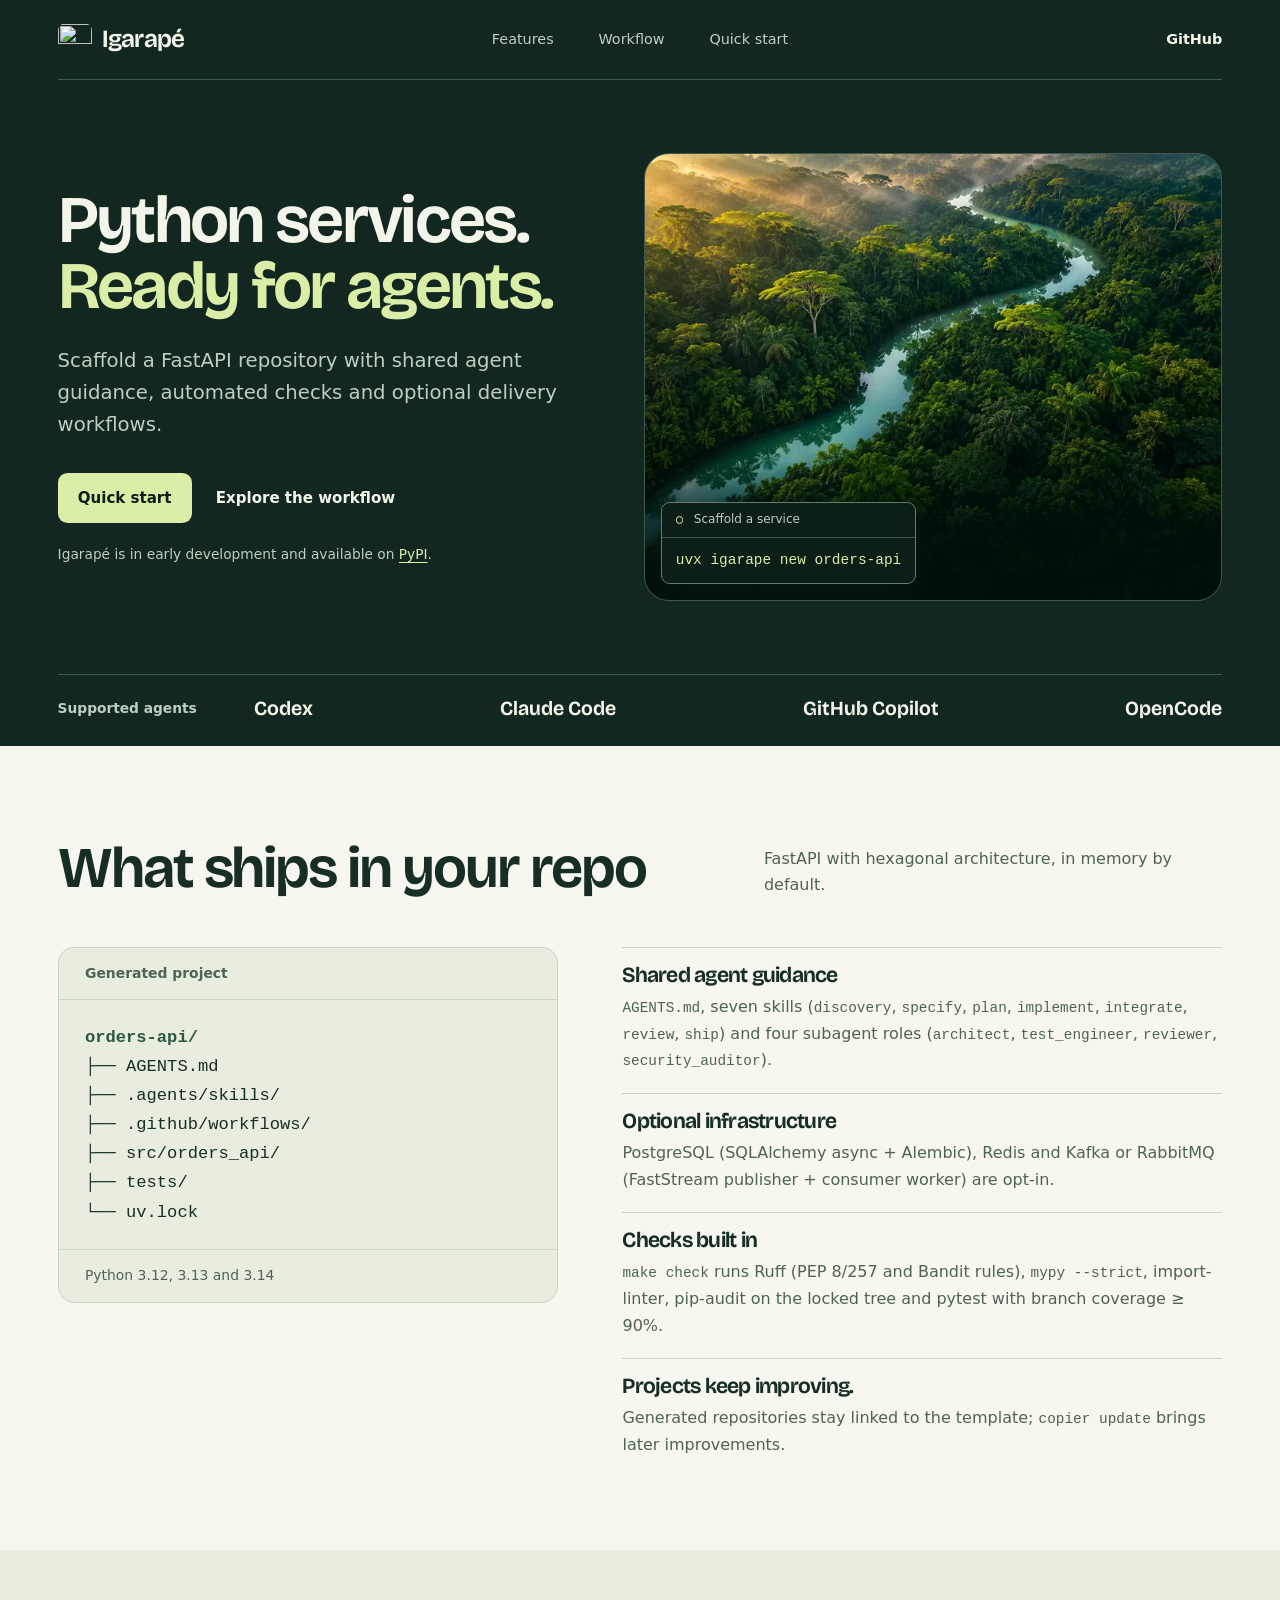
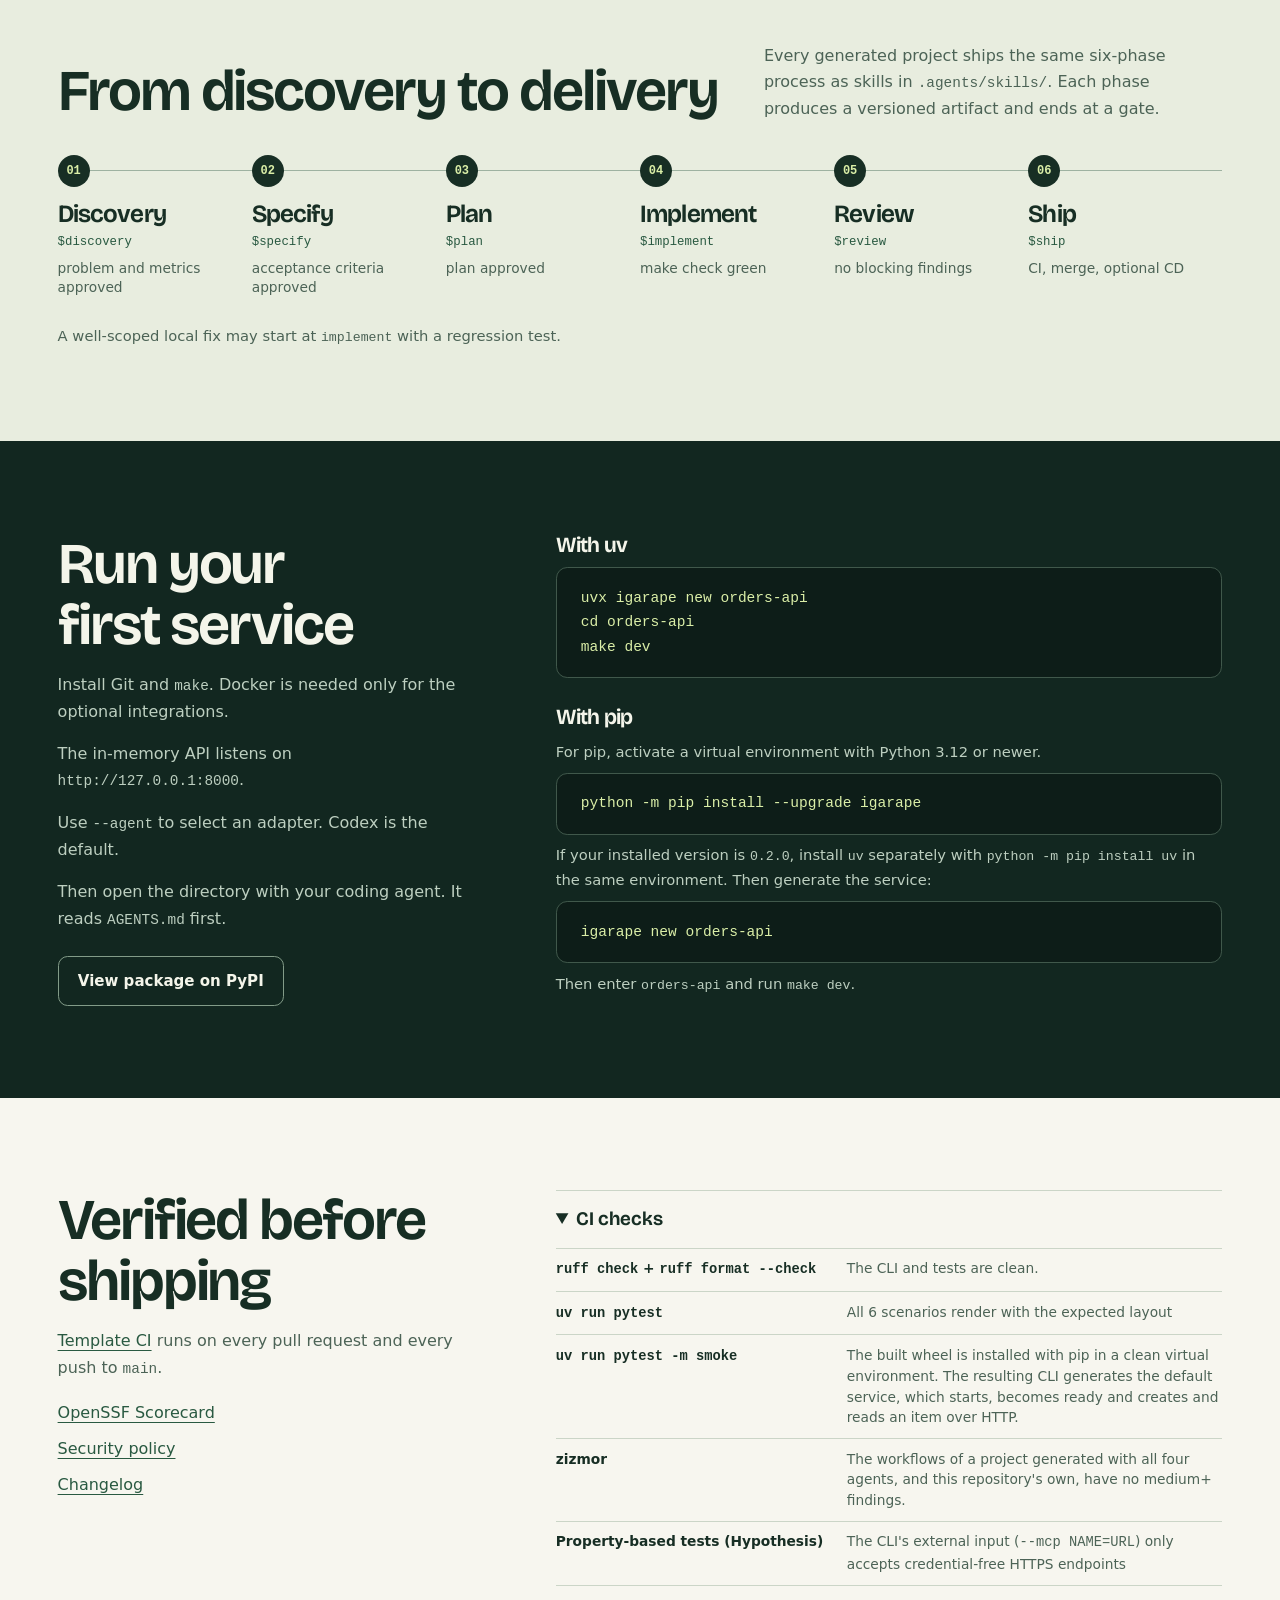
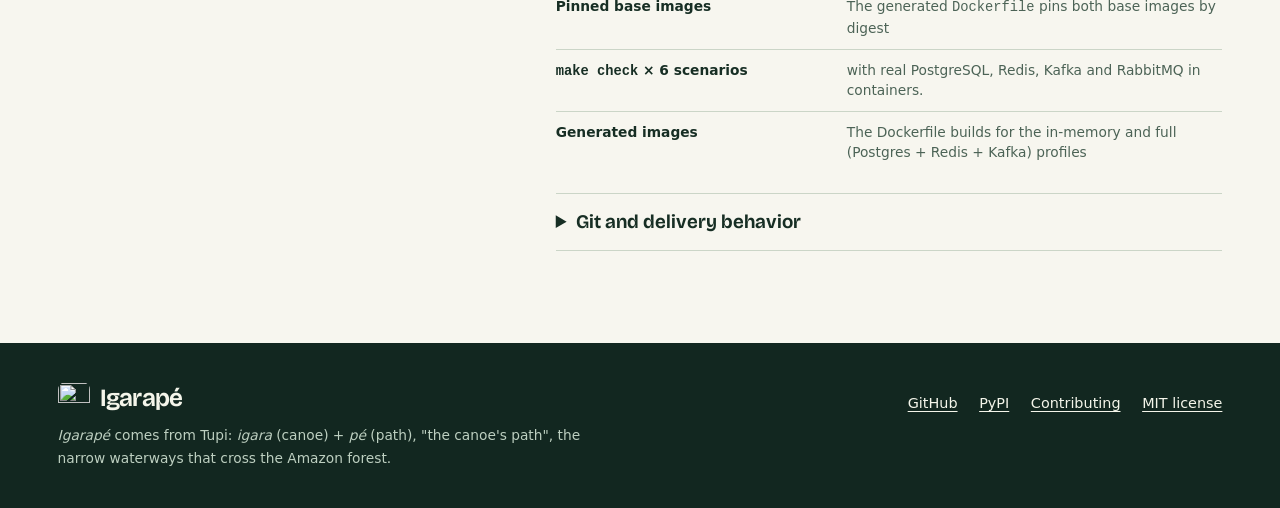
==== commit d108459d: "feat: one-command local development and clearer `igarape new` output - `igarape new` reports each st" ====
--- a/site/public/index.html
+++ b/site/public/index.html
@@ -149,8 +149,7 @@
             <h3 id="uv-title">With uv</h3>
             <pre class="code"><code data-quickstart>uvx igarape new orders-api
 cd orders-api
-make bootstrap
-make run</code></pre>
+make dev</code></pre>
           </section>
           <section aria-labelledby="pip-title">
             <h3 id="pip-title">With pip</h3>
@@ -158,7 +157,7 @@
             <pre class="code"><code data-pip-start>python -m pip install --upgrade igarape</code></pre>
             <p data-claim>If your installed version is <code>0.2.0</code>, install <code>uv</code> separately with <code>python -m pip install uv</code> in the same environment. Then generate the service:</p>
             <pre class="code"><code data-pip-scaffold>igarape new orders-api</code></pre>
-            <p data-claim>Then enter <code>orders-api</code> and run <code>make bootstrap</code> and <code>make run</code>.</p>
+            <p data-claim>Then enter <code>orders-api</code> and run <code>make dev</code>.</p>
           </section>
         </div>
       </div>
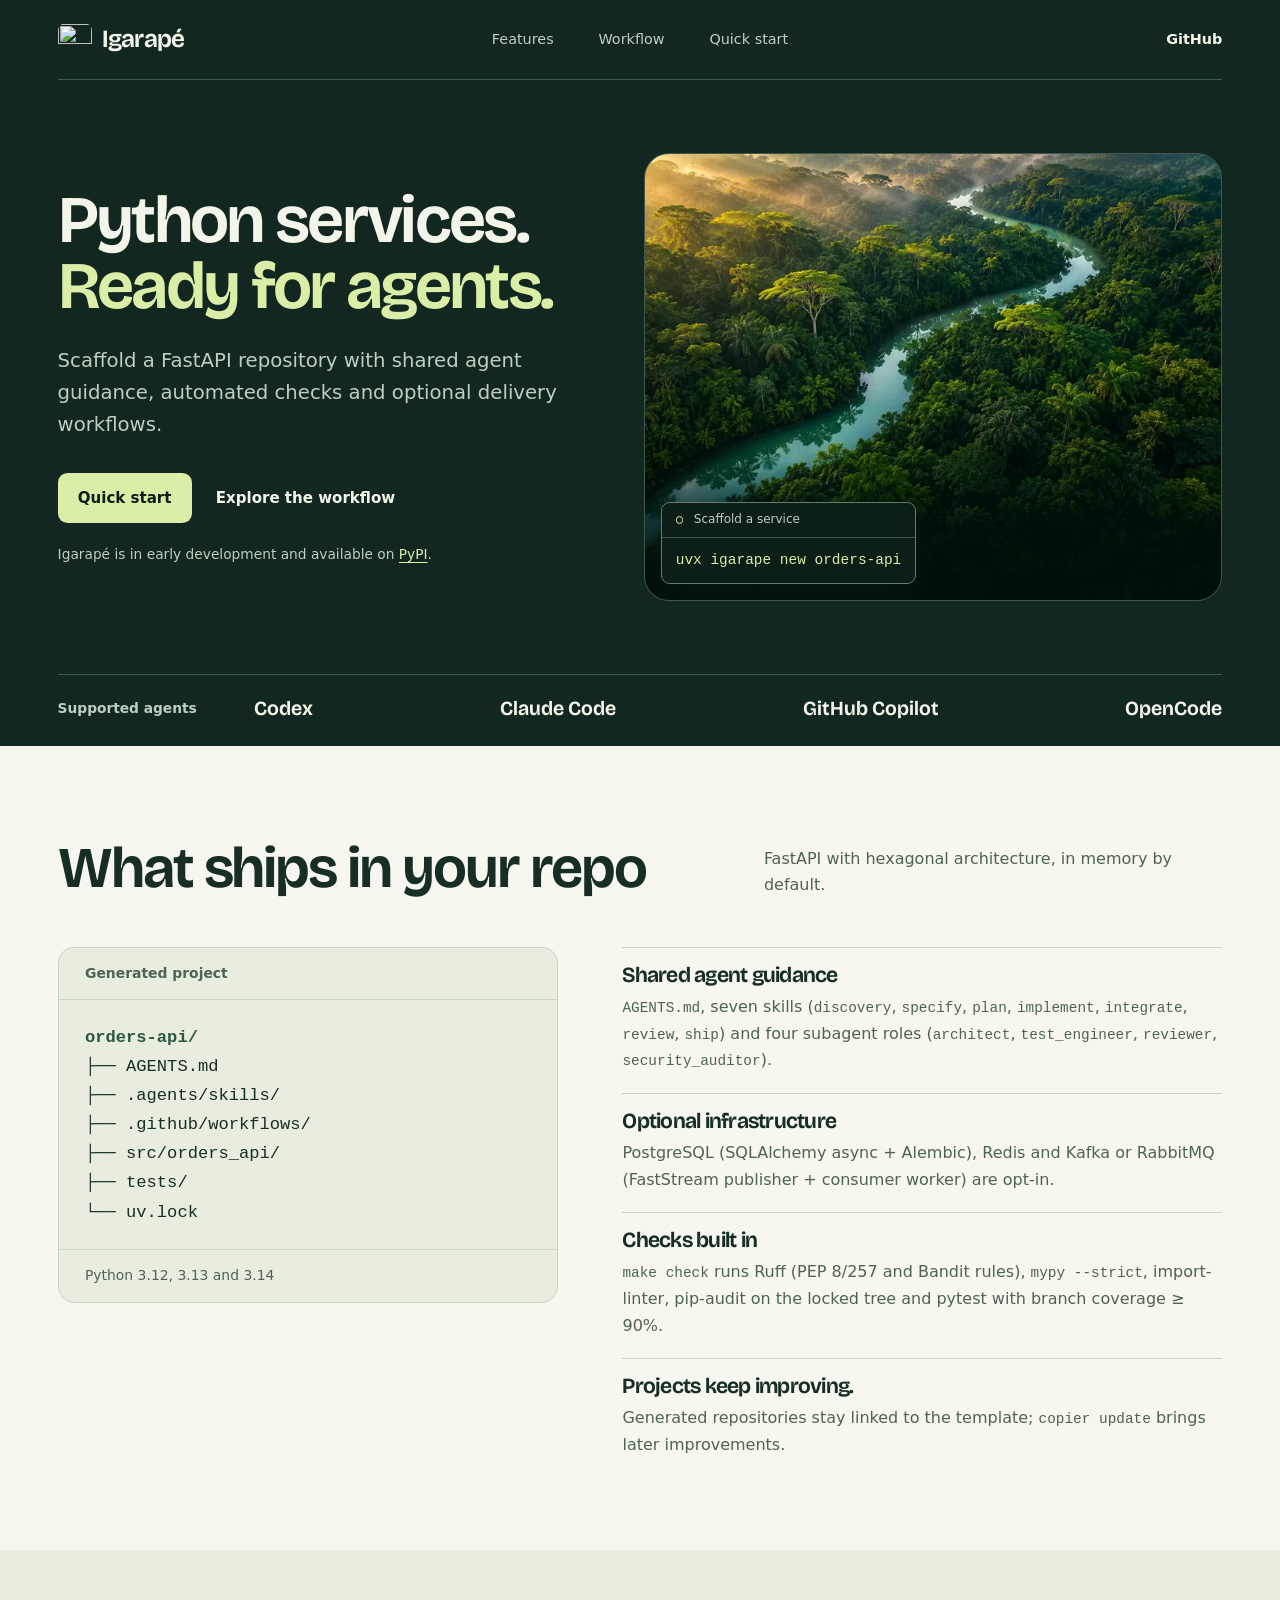
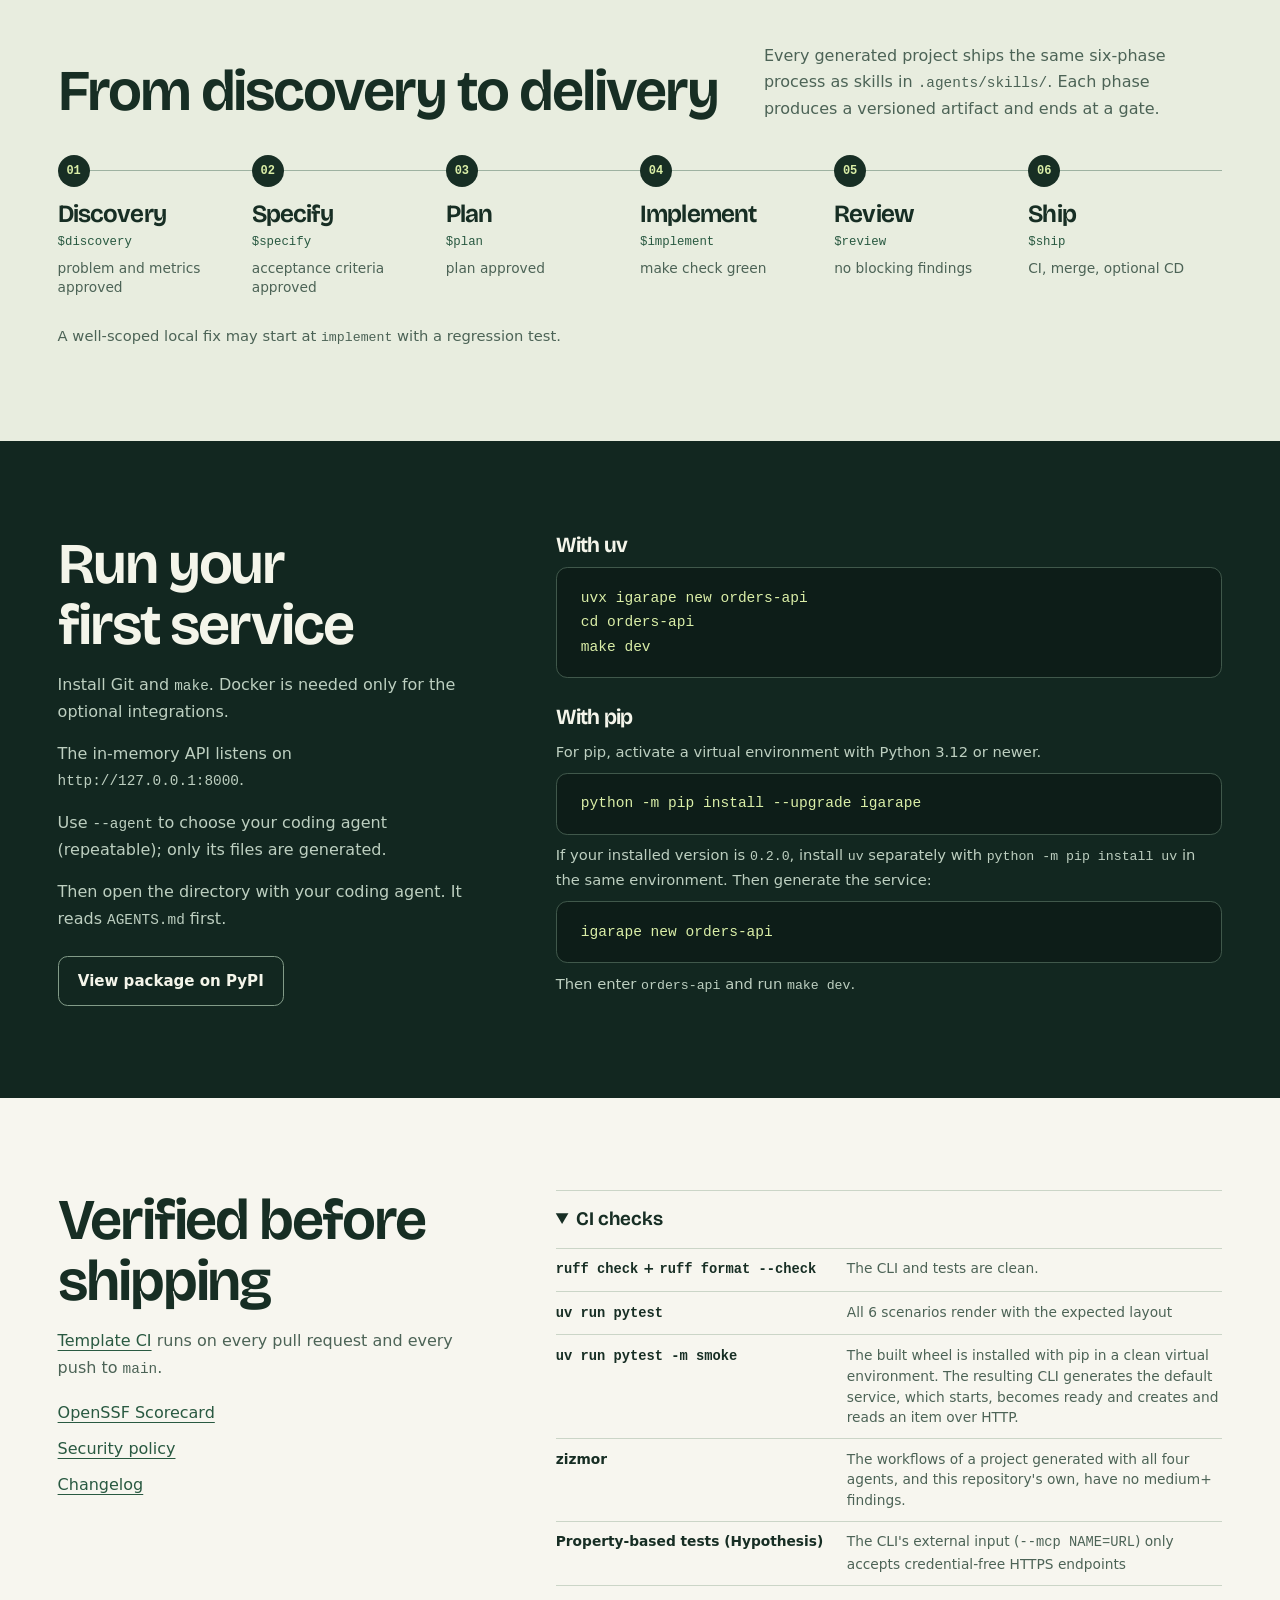
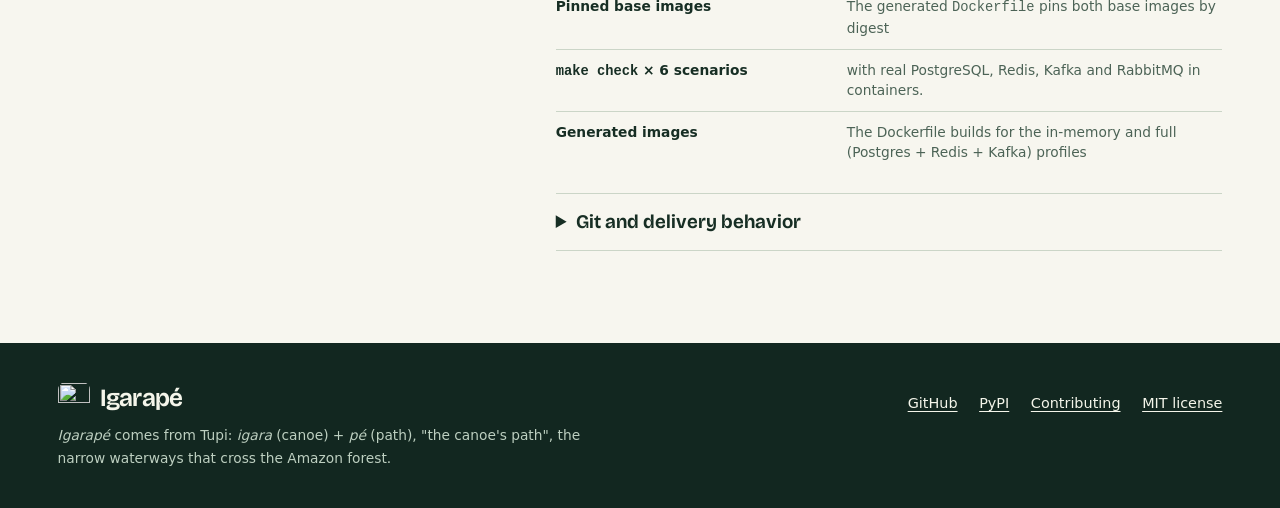
==== commit b8feef0e: "feat: generate guidance only for the selected coding agents - Shared docs (AGENTS.md, skills, ways-o" ====
--- a/site/public/index.html
+++ b/site/public/index.html
@@ -140,7 +140,7 @@
           <h2 id="quick-start-title">Run your first service</h2>
           <p data-claim>Install Git and <code>make</code>. Docker is needed only for the optional integrations.</p>
           <p data-claim>The in-memory API listens on <code>http://127.0.0.1:8000</code>.</p>
-          <p data-claim>Use <code>--agent</code> to select an adapter. Codex is the default.</p>
+          <p data-claim>Use <code>--agent</code> to choose your coding agent (repeatable); only its files are generated.</p>
           <p data-claim>Then open the directory with your coding agent. It reads <code>AGENTS.md</code> first.</p>
           <a class="button button-outline" href="https://pypi.org/project/igarape/" rel="noopener">View package on PyPI</a>
         </div>
